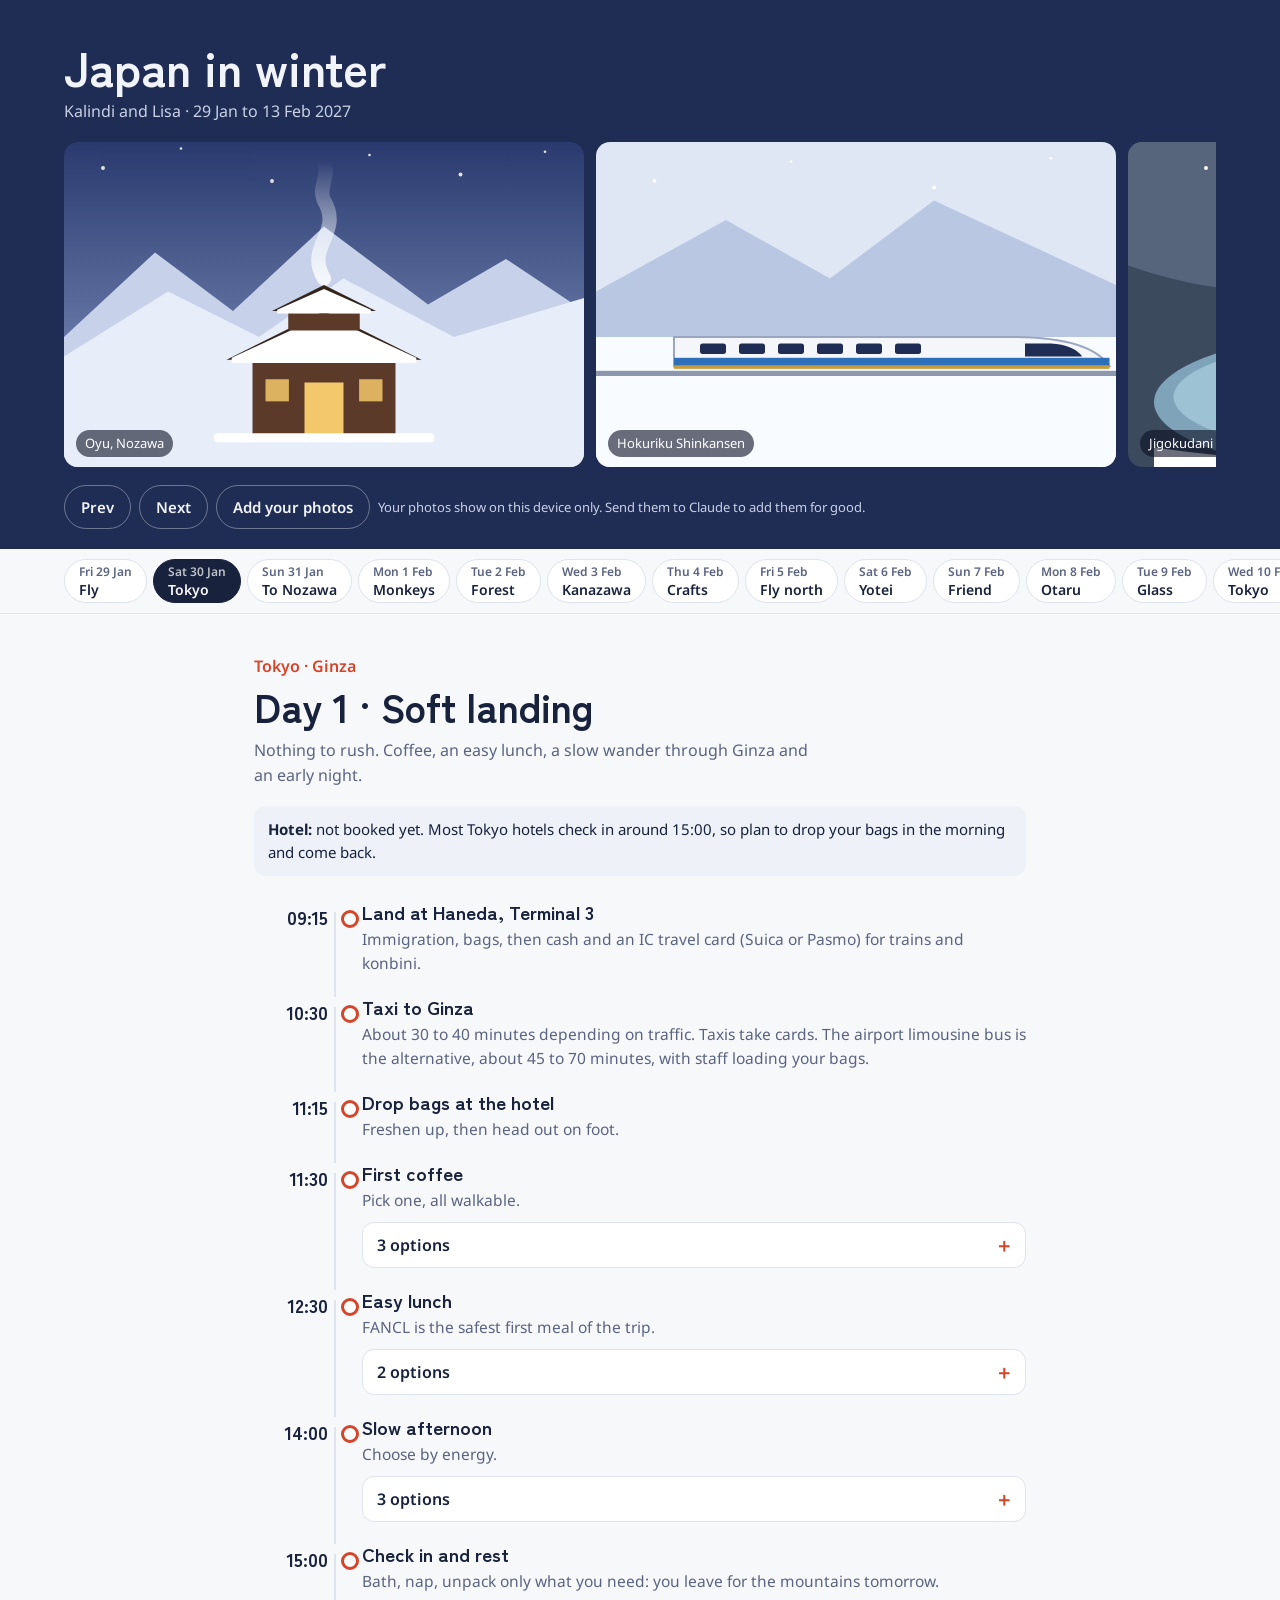
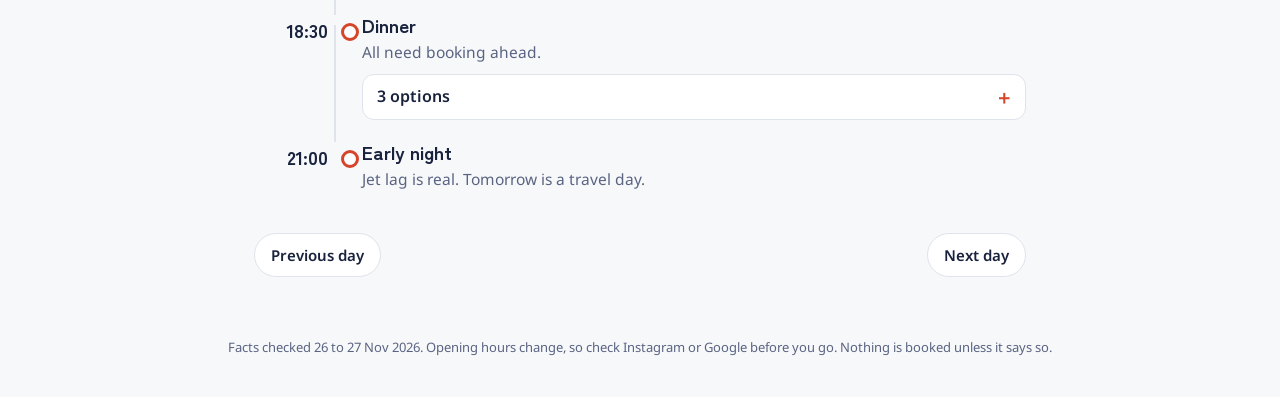
==== index.html @ f6552899 "Initial site: single-page winter trip folder Seeds the repo with the existing index.html (a ryokan-w" ====
<!DOCTYPE html>
<html lang="en">
<head>
<meta charset="utf-8">
<meta name="viewport" content="width=device-width, initial-scale=1">
<title>Japan Winter Guide</title>
<link rel="preconnect" href="https://fonts.googleapis.com">
<link href="https://fonts.googleapis.com/css2?family=Zen+Kaku+Gothic+New:wght@500;700&family=Noto+Sans:wght@400;600&display=swap" rel="stylesheet">
<style>
/*
VOICE: calm, warm, a friend's travel folder, not a sales brochure.
IDEA: a ryokan welcome folder: one card per day, with an inked timeline and tucked-in option slips.
PICTURE: hand-drawn winter scenes (bathhouse steam, train in snow, monkeys in a pool) in a swipeable gallery.
COLOUR and TYPE: aizome indigo with snow white and one vermilion accent; Zen Kaku Gothic New headings, Noto Sans body.
LAYOUT: gallery on top, sticky day tabs, one day at a time, timeline with large hanging times.
*/
:root{color-scheme:light dark;
--bg:light-dark(#f7f8fa,#0f1424);--card:light-dark(#ffffff,#171e33);--ink:light-dark(#18223d,#e9ecf5);
--soft:light-dark(#5a6482,#a7afc6);--line:light-dark(#dfe3ec,#2a3350);--indigo:light-dark(#1f2d55,#2b3c70);
--ver:light-dark(#d4452a,#ff7a5c);--chip:light-dark(#eef1f7,#222a44);--ok:light-dark(#1d6b4f,#7fd6ac)}
:root[data-theme=light]{color-scheme:light}:root[data-theme=dark]{color-scheme:dark}
*{box-sizing:border-box;min-width:0}
body{margin:0;background:var(--bg);color:var(--ink);font:16px/1.55 "Noto Sans",system-ui,sans-serif;overflow-x:clip}
h1,h2,h3{font-family:"Zen Kaku Gothic New",system-ui,sans-serif;line-height:1.1;text-wrap:balance;margin:0}
a{color:var(--ver)}
.top{background:var(--indigo);color:#f2f4fb;padding:clamp(20px,4vw,40px) max(5vw,16px) 0}
.top h1{font-size:clamp(32px,6vw,48px)}
.top p{margin:6px 0 18px;color:#c9d0e6}
.gal{display:flex;gap:12px;overflow-x:auto;scroll-snap-type:x mandatory;padding-bottom:18px;scrollbar-width:thin}
.gal figure{flex:0 0 min(86%,520px);margin:0;scroll-snap-align:start;border-radius:14px;overflow:hidden;background:#101a38;position:relative}
.gal svg,.gal img{display:block;width:100%;aspect-ratio:16/10;object-fit:cover}
.gal figcaption{position:absolute;left:12px;bottom:10px;font-size:13px;color:#fff;background:rgba(10,16,36,.6);padding:3px 9px;border-radius:20px}
.galbar{display:flex;gap:8px;align-items:center;padding-bottom:20px;flex-wrap:wrap}
.btn{min-height:44px;padding:0 16px;border-radius:22px;border:1px solid rgba(255,255,255,.35);background:transparent;color:inherit;font:600 15px "Noto Sans",sans-serif;cursor:pointer}
.btn:focus-visible,.tab:focus-visible,summary:focus-visible,input:focus-visible{outline:3px solid var(--ver);outline-offset:2px}
label.btn{display:inline-flex;align-items:center}
.galbar small{color:#c9d0e6;font-size:13px}
nav{position:sticky;top:0;z-index:5;background:var(--bg);border-bottom:1px solid var(--line)}
.tabs{display:flex;gap:6px;overflow-x:auto;padding:10px max(5vw,16px)}
.tab{flex:none;min-height:44px;padding:0 14px;border-radius:22px;border:1px solid var(--line);background:var(--card);color:var(--ink);font:600 14px "Noto Sans",sans-serif;cursor:pointer;text-align:left}
.tab b{display:block;font-size:12px;color:var(--soft);font-weight:600}
.tab[aria-selected=true]{background:var(--ink);color:var(--bg);border-color:var(--ink)}
.tab[aria-selected=true] b{color:inherit;opacity:.75}
main{max-width:900px;margin:0 auto;padding:clamp(20px,4vw,40px) max(5vw,16px) 60px}
.dayhead h2{font-size:clamp(28px,5vw,40px)}
.dayhead .where{color:var(--ver);font-weight:600;margin:0 0 6px}
.dayhead p.lede{color:var(--soft);margin:10px 0 0;max-width:62ch}
.note{background:var(--chip);border-radius:12px;padding:12px 14px;margin:18px 0;font-size:15px}
.note strong{color:var(--ink)}
ol.tl{list-style:none;margin:26px 0 0;padding:0}
.step{display:grid;grid-template-columns:4.6em minmax(0,1fr);gap:0 14px;position:relative;padding-bottom:22px}
.step::before{content:"";position:absolute;left:calc(4.6em + 6px);top:10px;bottom:0;width:2px;background:var(--line)}
.step:last-child::before{display:none}
.time{font:700 19px "Zen Kaku Gothic New",sans-serif;white-space:nowrap;text-align:right;padding-top:1px}
.body{position:relative;padding-left:20px}
.body::before{content:"";position:absolute;left:-1px;top:8px;width:12px;height:12px;border-radius:50%;background:var(--card);border:3px solid var(--ver)}
.step.done .body::before{background:var(--ok);border-color:var(--ok)}
.body h3{font-size:19px;display:flex;gap:10px;align-items:flex-start;justify-content:space-between}
.body p{margin:4px 0 0;color:var(--soft);font-size:15.5px}
.chk{flex:none;display:inline-flex;align-items:center;gap:6px;font:500 13px "Noto Sans",sans-serif;color:var(--soft);cursor:pointer;min-height:32px}
.chk input{width:20px;height:20px;accent-color:var(--ok)}
details.opts{margin-top:10px;background:var(--card);border:1px solid var(--line);border-radius:12px}
details.opts summary{cursor:pointer;list-style:none;min-height:44px;display:flex;align-items:center;justify-content:space-between;padding:0 14px;font-weight:600}
details.opts summary::-webkit-details-marker{display:none}
details.opts summary::after{content:"+";font-size:22px;color:var(--ver)}
details.opts[open] summary::after{content:"\2212"}
.opt{padding:12px 14px;border-top:1px solid var(--line)}
.opt h4{margin:0;font-size:16px}
.opt p{margin:3px 0 0;font-size:14.5px;color:var(--soft)}
.tags{display:flex;flex-wrap:wrap;gap:6px;margin-top:6px}
.tag{font-size:12.5px;padding:2px 9px;border-radius:20px;background:var(--chip);color:var(--ink);white-space:nowrap}
.tag.d{background:var(--ok);color:var(--card)}
.tag.b{background:var(--ver);color:#fff}
.links{margin-top:6px;font-size:14px;display:flex;gap:14px;flex-wrap:wrap}
.links a{min-height:32px;display:inline-flex;align-items:center}
.pager{display:flex;justify-content:space-between;gap:10px;margin-top:20px}
.pager .btn{border-color:var(--line);color:var(--ink);background:var(--card)}
footer{color:var(--soft);font-size:13px;text-align:center;padding:0 16px 40px}
.snow circle{animation:fall 9s linear infinite}
@keyframes fall{from{transform:translateY(-40px)}to{transform:translateY(460px)}}
@media(prefers-reduced-motion:reduce){.snow circle{animation:none}}
@media(max-width:600px){.step{grid-template-columns:3.6em minmax(0,1fr);gap:0 10px}.step::before{left:calc(3.6em + 4px)}.time{font-size:16px}.body h3{font-size:17px;flex-direction:column;gap:2px}}
</style>
</head>
<body>
<header class="top">
<h1>Japan in winter</h1>
<p>Kalindi and Lisa · 29 Jan to 13 Feb 2027</p>
<div class="gal" id="gal" tabindex="0" aria-label="Photo gallery">
<figure><svg viewBox="0 0 800 500" role="img" aria-label="Oyu bathhouse in Nozawa in the snow">
<defs><linearGradient id="sk" x1="0" y1="0" x2="0" y2="1"><stop offset="0" stop-color="#2a3a6e"/><stop offset="1" stop-color="#8a9cc8"/></linearGradient>
<linearGradient id="st" x1="0" y1="1" x2="0" y2="0"><stop offset="0" stop-color="#fff" stop-opacity=".8"/><stop offset="1" stop-color="#fff" stop-opacity="0"/></linearGradient></defs>
<rect width="800" height="500" fill="url(#sk)"/>
<path d="M0 300 L140 170 L260 260 L400 130 L560 250 L680 180 L800 260 V500 H0Z" fill="#c7d2ea"/>
<path d="M0 330 L160 230 L300 300 L430 210 L600 300 L800 240 V500 H0Z" fill="#e8eef9"/>
<g transform="translate(250 220)">
<path d="M150 -10 C120 -60 180 -80 150 -130 C140 -150 160 -170 150 -190" stroke="url(#st)" stroke-width="22" fill="none" stroke-linecap="round"/>
<rect x="40" y="110" width="220" height="120" fill="#5b3a2a"/><rect x="40" y="110" width="220" height="10" fill="#3d261b"/>
<path d="M0 115 L150 40 L300 115Z" fill="#33241c"/><path d="M8 112 L150 46 L292 112 L292 120 L8 120Z" fill="#fff"/>
<path d="M70 40 L150 0 L230 40Z" fill="#33241c"/><path d="M78 38 L150 6 L222 38 L222 44 L78 44Z" fill="#fff"/>
<rect x="95" y="44" width="110" height="26" fill="#5b3a2a"/>
<rect x="120" y="150" width="60" height="80" fill="#f3c76b"/><rect x="60" y="145" width="36" height="34" fill="#f3c76b" opacity=".85"/><rect x="204" y="145" width="36" height="34" fill="#f3c76b" opacity=".85"/>
<rect x="-20" y="228" width="340" height="14" rx="7" fill="#fff"/></g>
<g class="snow" fill="#fff" opacity=".85"><circle cx="60" cy="40" r="3"/><circle cx="180" cy="10" r="2"/><circle cx="320" cy="60" r="3"/><circle cx="470" cy="20" r="2"/><circle cx="610" cy="50" r="3"/><circle cx="740" cy="15" r="2"/></g>
</svg><figcaption>Oyu, Nozawa</figcaption></figure>
<figure><svg viewBox="0 0 800 500" role="img" aria-label="Shinkansen crossing snowy fields">
<rect width="800" height="500" fill="#dfe7f5"/><path d="M0 230 L200 120 L360 210 L520 90 L800 220 V500 H0Z" fill="#b9c7e3"/>
<rect y="300" width="800" height="200" fill="#f8fbff"/><rect y="352" width="800" height="8" fill="#8d97ad"/>
<path d="M120 300 H640 Q760 300 790 345 H120Z" fill="#f4f6fa" stroke="#9aa6bf" stroke-width="3"/>
<rect x="120" y="332" width="670" height="12" fill="#2d6fb8"/><rect x="120" y="344" width="670" height="5" fill="#c79a3c"/>
<g fill="#1f2d55"><rect x="160" y="310" width="40" height="16" rx="4"/><rect x="220" y="310" width="40" height="16" rx="4"/><rect x="280" y="310" width="40" height="16" rx="4"/><rect x="340" y="310" width="40" height="16" rx="4"/><rect x="400" y="310" width="40" height="16" rx="4"/><rect x="460" y="310" width="40" height="16" rx="4"/><path d="M660 310 H700 Q735 312 748 330 H660Z"/></g>
<g class="snow" fill="#fff"><circle cx="90" cy="60" r="3"/><circle cx="300" cy="30" r="2"/><circle cx="520" cy="70" r="3"/><circle cx="700" cy="25" r="2"/></g>
</svg><figcaption>Hokuriku Shinkansen</figcaption></figure>
<figure><svg viewBox="0 0 800 500" role="img" aria-label="Snow monkey soaking in a steaming pool">
<rect width="800" height="500" fill="#3c4a5e"/><path d="M0 0 H800 V200 Q600 160 400 210 T0 190Z" fill="#56657c"/>
<ellipse cx="400" cy="400" rx="360" ry="110" fill="#7fa3b8"/><ellipse cx="400" cy="392" rx="330" ry="90" fill="#9cc2d4"/>
<path d="M260 320 C240 260 290 240 270 190 M520 330 C500 270 560 250 530 190" stroke="#fff" stroke-opacity=".35" stroke-width="26" fill="none" stroke-linecap="round"/>
<ellipse cx="400" cy="370" rx="95" ry="45" fill="#8a6b55"/>
<circle cx="400" cy="300" r="62" fill="#9a7a62"/><ellipse cx="400" cy="244" rx="74" ry="26" fill="#fff"/>
<ellipse cx="400" cy="312" rx="38" ry="34" fill="#e7a99a"/><circle cx="386" cy="304" r="5" fill="#2b1d16"/><circle cx="414" cy="304" r="5" fill="#2b1d16"/>
<path d="M392 326 Q400 331 408 326" stroke="#2b1d16" stroke-width="3" fill="none" stroke-linecap="round"/>
<circle cx="338" cy="300" r="12" fill="#e7a99a"/><circle cx="462" cy="300" r="12" fill="#e7a99a"/>
<path d="M40 470 Q400 520 760 470 V500 H40Z" fill="#fff"/>
<g class="snow" fill="#fff"><circle cx="120" cy="40" r="3"/><circle cx="340" cy="20" r="2"/><circle cx="580" cy="50" r="3"/><circle cx="720" cy="30" r="2"/></g>
</svg><figcaption>Jigokudani snow monkeys</figcaption></figure>
<figure><svg viewBox="0 0 800 500" role="img" aria-label="Ginza street at dusk">
<rect width="800" height="500" fill="#2b2f5a"/><rect y="300" width="800" height="200" fill="#1b1f3d"/>
<g fill="#3b4178"><rect x="20" y="120" width="140" height="200"/><rect x="180" y="60" width="120" height="260"/><rect x="320" y="140" width="150" height="180"/><rect x="490" y="80" width="130" height="240"/><rect x="640" y="130" width="140" height="190"/></g>
<g fill="#f3c76b"><rect x="40" y="150" width="20" height="14"/><rect x="80" y="190" width="20" height="14"/><rect x="200" y="100" width="20" height="14"/><rect x="250" y="160" width="20" height="14"/><rect x="350" y="180" width="20" height="14"/><rect x="420" y="220" width="20" height="14"/><rect x="510" y="120" width="20" height="14"/><rect x="570" y="200" width="20" height="14"/><rect x="670" y="170" width="20" height="14"/><rect x="720" y="230" width="20" height="14"/></g>
<rect x="244" y="30" width="12" height="40" fill="#d4452a"/><circle cx="250" cy="30" r="14" fill="#f3c76b"/>
<path d="M0 420 H800" stroke="#f3c76b" stroke-width="3" stroke-dasharray="30 24"/>
</svg><figcaption>Ginza at dusk</figcaption></figure>
<figure><svg viewBox="0 0 800 500" role="img" aria-label="Kanazawa teahouse lane in snow">
<rect width="800" height="500" fill="#e9edf5"/><rect y="390" width="800" height="110" fill="#fbfcff"/>
<g fill="#6b3b26"><rect x="0" y="170" width="250" height="220"/><rect x="550" y="170" width="250" height="220"/><rect x="290" y="210" width="220" height="180"/></g>
<g fill="#4a2818"><path d="M-10 175 L130 120 L260 175Z"/><path d="M540 175 L670 120 L810 175Z"/><path d="M280 215 L400 165 L520 215Z"/></g>
<g fill="#fff"><path d="M-10 172 L130 117 L260 172 L260 180 L-10 180Z"/><path d="M540 172 L670 117 L810 172 L810 180 L540 180Z"/><path d="M280 212 L400 162 L520 212 L520 220 L280 220Z"/></g>
<g stroke="#3a1f12" stroke-width="5"><path d="M20 220 V380 M40 220 V380 M60 220 V380 M80 220 V380 M100 220 V380 M120 220 V380 M140 220 V380 M160 220 V380 M180 220 V380 M200 220 V380 M220 220 V380"/><path d="M580 220 V380 M600 220 V380 M620 220 V380 M640 220 V380 M660 220 V380 M680 220 V380 M700 220 V380 M720 220 V380 M740 220 V380 M760 220 V380"/></g>
<g fill="#f3c76b"><rect x="370" y="270" width="60" height="120"/><ellipse cx="270" cy="250" rx="14" ry="20"/><ellipse cx="530" cy="250" rx="14" ry="20"/></g>
<g class="snow" fill="#9fb0d4"><circle cx="100" cy="40" r="3"/><circle cx="300" cy="20" r="2"/><circle cx="500" cy="60" r="3"/><circle cx="700" cy="30" r="2"/></g>
</svg><figcaption>Higashi Chaya, Kanazawa</figcaption></figure>
<figure><svg viewBox="0 0 800 500" role="img" aria-label="Mount Yotei above a frozen lake">
<rect width="800" height="500" fill="#bfd3ef"/><path d="M160 330 L400 90 L640 330Z" fill="#7d8fb4"/><path d="M330 160 L400 90 L470 160 L440 175 L400 150 L360 178Z" fill="#fff"/>
<path d="M0 340 Q200 300 400 330 T800 320 V500 H0Z" fill="#f3f7fd"/><ellipse cx="400" cy="400" rx="230" ry="42" fill="#dbe6f4"/>
<g fill="#2f4a3c"><path d="M60 340 L80 280 L100 340Z"/><path d="M100 345 L125 270 L150 345Z"/><path d="M660 338 L685 268 L710 338Z"/><path d="M710 342 L732 285 L754 342Z"/></g>
<g fill="#a9b8cf"><ellipse cx="150" cy="470" rx="10" ry="5"/><ellipse cx="190" cy="455" rx="10" ry="5"/><ellipse cx="230" cy="465" rx="10" ry="5"/><ellipse cx="270" cy="450" rx="10" ry="5"/><ellipse cx="310" cy="458" rx="10" ry="5"/></g>
<g class="snow" fill="#fff"><circle cx="80" cy="50" r="3"/><circle cx="260" cy="30" r="2"/><circle cx="560" cy="40" r="3"/><circle cx="730" cy="70" r="2"/></g>
</svg><figcaption>Mt Yotei, Niseko</figcaption></figure>
<figure><svg viewBox="0 0 800 500" role="img" aria-label="Otaru canal with snow lanterns at night">
<rect width="800" height="500" fill="#1a2244"/><g fill="#3b3550"><rect x="40" y="150" width="200" height="150"/><rect x="260" y="130" width="220" height="170"/><rect x="500" y="160" width="260" height="140"/></g>
<g fill="#2a2540"><path d="M30 155 L140 110 L250 155Z"/><path d="M250 135 L370 90 L490 135Z"/><path d="M490 165 L630 120 L770 165Z"/></g>
<g fill="#f3c76b" opacity=".9"><rect x="80" y="200" width="22" height="30"/><rect x="170" y="200" width="22" height="30"/><rect x="320" y="190" width="22" height="30"/><rect x="420" y="190" width="22" height="30"/><rect x="560" y="210" width="22" height="30"/><rect x="680" y="210" width="22" height="30"/></g>
<rect y="300" width="800" height="40" fill="#f3f6fc"/><rect y="340" width="800" height="160" fill="#243565"/>
<g fill="#fff"><path d="M60 300 Q75 270 90 300Z"/><path d="M180 300 Q195 270 210 300Z"/><path d="M300 300 Q315 270 330 300Z"/><path d="M420 300 Q435 270 450 300Z"/><path d="M540 300 Q555 270 570 300Z"/><path d="M660 300 Q675 270 690 300Z"/></g>
<g fill="#ffd27a"><circle cx="75" cy="292" r="5"/><circle cx="195" cy="292" r="5"/><circle cx="315" cy="292" r="5"/><circle cx="435" cy="292" r="5"/><circle cx="555" cy="292" r="5"/><circle cx="675" cy="292" r="5"/><circle cx="150" cy="390" r="6"/><circle cx="290" cy="420" r="6"/><circle cx="450" cy="380" r="6"/><circle cx="600" cy="430" r="6"/><circle cx="720" cy="395" r="6"/></g>
<g fill="#ffd27a" opacity=".25"><circle cx="150" cy="390" r="16"/><circle cx="290" cy="420" r="16"/><circle cx="450" cy="380" r="16"/><circle cx="600" cy="430" r="16"/><circle cx="720" cy="395" r="16"/></g>
<g class="snow" fill="#fff" opacity=".8"><circle cx="100" cy="40" r="3"/><circle cx="340" cy="20" r="2"/><circle cx="560" cy="50" r="3"/><circle cx="740" cy="25" r="2"/></g>
</svg><figcaption>Snow Light Path, Otaru</figcaption></figure>
</div>
<div class="galbar">
<button class="btn" type="button" id="prev" aria-label="Previous photo">Prev</button>
<button class="btn" type="button" id="next" aria-label="Next photo">Next</button>
<label class="btn" for="up">Add your photos</label><input id="up" type="file" accept="image/*" multiple hidden>
<small>Your photos show on this device only. Send them to Claude to add them for good.</small>
</div>
</header>
<nav><div class="tabs" id="tabs" role="tablist" aria-label="Days"></div></nav>
<main id="day" aria-live="polite"></main>
<footer>Facts checked 26 to 27 Nov 2026. Opening hours change, so check Instagram or Google before you go. Nothing is booked unless it says so.</footer>
<script>
{
const T={d:["Celiac: dedicated","d"],c:["Celiac: careful","c"],a:["Celiac: ask","c"],b:["Both of you","b"],v:["Vegetarian",""],x:["Not for Lisa",""],k:["Coffee",""]};
const map=q=>"https://www.google.com/maps/search/?api=1&query="+encodeURIComponent(q);
const DAYS=[
{id:"day-0",tab:"Fri 29 Jan",short:"Fly",where:"Geneva to Tokyo",title:"Day 0 · Up and away",lede:"Two Lufthansa flights, business class, landing at Haneda the next morning.",
note:"<strong>Before you go:</strong> online check-in opens 23 hours before departure. Japan needs Advance Passenger Information, so fill it in at check-in. Ask Lufthansa for a gluten-free meal for Lisa and a vegetarian meal for Kalindi in Manage booking, and pack safe snacks in case.",
steps:[
{t:"09:25",h:"LH2383 Geneva to Munich",p:"Geneva T1, lands Munich T2 at 10:35. 2h 20m to connect."},
{t:"12:55",h:"LH714 Munich to Tokyo Haneda",p:"Munich T2 to Haneda T3, arriving Sat 30 Jan at 09:15. Sleep as much as you can."},
]},
{id:"day-1",tab:"Sat 30 Jan",short:"Tokyo",where:"Tokyo · Ginza",title:"Day 1 · Soft landing",lede:"Nothing to rush. Coffee, an easy lunch, a slow wander through Ginza and an early night.",
note:"<strong>Hotel:</strong> not booked yet. Most Tokyo hotels check in around 15:00, so plan to drop your bags in the morning and come back.",
steps:[
{t:"09:15",h:"Land at Haneda, Terminal 3",p:"Immigration, bags, then cash and an IC travel card (Suica or Pasmo) for trains and konbini."},
{t:"10:30",h:"Taxi to Ginza",p:"About 30 to 40 minutes depending on traffic. Taxis take cards. The airport limousine bus is the alternative, about 45 to 70 minutes, with staff loading your bags."},
{t:"11:15",h:"Drop bags at the hotel",p:"Freshen up, then head out on foot."},
{t:"11:30",h:"First coffee",p:"Pick one, all walkable.",opts:[
{n:"Bongen Coffee",d:"Specialty, highly rated, in the backstreets toward Tsukiji.",tags:["k"],q:"Bongen Coffee Ginza"},
{n:"Geshary Coffee",d:"Serves only Gesha beans. A short walk away in Hibiya.",tags:["k"],q:"Geshary Coffee Hibiya"},
{n:"METoA Cafe & Kitchen",d:"Australian-style specialty cafe in Ginza.",tags:["k"],q:"METoA Cafe Kitchen Ginza"}]},
{t:"12:30",h:"Easy lunch",p:"FANCL is the safest first meal of the trip.",opts:[
{n:"FANCL Brown Rice Meals",d:"Whole kitchen gluten-free. Weekday lunch has a vegan plate set. 1 min from Ginza Station exit A4. Lunch 11:30 to 16:00.",tags:["d","b"],q:"FANCL Ginza Square"},
{n:"Soranoiro Nippon",d:"Gluten-free shio ramen with brown rice noodles, and vegan ramen. Tokyo Station Ramen Street, about 1 km. Expect a queue.",tags:["c","b"],q:"Soranoiro Nippon Tokyo Station"}]},
{t:"14:00",h:"Slow afternoon",p:"Choose by energy.",opts:[
{n:"Washi papermaking at Ozu Washi",d:"Tokyo's washi house since 1653, in Nihonbashi. About 45 minutes, you take your sheet home the same day. Book ahead.",tags:[],q:"Ozu Washi Nihonbashi",u:"https://www.gotokyo.org/en/workshop/sd037/index.html"},
{n:"Ginza wander",d:"Stationery, paper and craft shops for a first look, ahead of your shopping days at the end of the trip.",tags:[],q:"Ginza stationery shop"},
{n:"Shimokitazawa Tengu Festival",d:"Setsubun parade. The 2027 dates aren't confirmed yet, so check before going.",tags:[],q:"Shimokitazawa"}]},
{t:"15:00",h:"Check in and rest",p:"Bath, nap, unpack only what you need: you leave for the mountains tomorrow."},
{t:"18:30",h:"Dinner",p:"All need booking ahead.",opts:[
{n:"Ain Soph Ginza",d:"Plant-based Japanese with gluten-free dishes. Dinner from 18:00 is the menu reviewers rate highest. Some cross-contact risk noted.",tags:["c","b"],q:"Ain Soph Ginza"},
{n:"Gluten Free Kushiage Su",d:"Whole kitchen gluten-free. Six-seat counter, seasonal fried skewers, everyone starts at 19:00. Book via TableCheck. Seafood-heavy, vegetarian not confirmed.",tags:["d","x"],q:"Gluten Free Kushiage Su Ginza"},
{n:"Faro",d:"Fine dining with a vegan tasting menu that needs an advance reservation. Kalindi's special dinner.",tags:["v"],q:"Faro Shiseido Building Ginza",u:"https://guide.michelin.com/rs/en/tokyo-region/tokyo/restaurant/faro-1194154"}]},
{t:"21:00",h:"Early night",p:"Jet lag is real. Tomorrow is a travel day."}]},
{id:"day-2",tab:"Sun 31 Jan",short:"To Nozawa",where:"Tokyo to Nozawa Onsen",title:"Day 2 · Into the snow",lede:"One bullet train and one bus take you from Ginza to a hot spring village under a ski mountain.",
note:"<strong>Food on the move:</strong> train food is a gluten risk for Lisa. Pack her snacks from Tokyo. Konbini backup: plain salted salmon or umeboshi onigiri, after reading the whole label.",
steps:[
{t:"08:00",h:"Coffee and checkout",p:"Grab coffee near the hotel, then a short taxi to Tokyo Station (about 1 km)."},
{t:"09:00",h:"Hokuriku Shinkansen to Iiyama",p:"100 to 120 minutes, about one train an hour. Reserve seats. Watch the fields turn white after Nagano."},
{t:"11:00",h:"Nozawa Onsen Liner bus",p:"From Iiyama's Chikuma river exit, bus stop 4. Tickets from the machine by the stop. About 25 minutes, every 1 to 2 hours. Take the Liner, not the slower local bus with no luggage space. Buses get crowded with skiers, so a taxi or Uber is the fallback."},
{t:"12:00",h:"Arrive, drop bags",p:"Everything in the village is walkable from the bus terminal."},
{t:"12:30",h:"Coffee and lunch",p:"Get your bearings over food.",opts:[
{n:"Shizen",d:"Mostly vegan cafe and yoga space. Gluten-free options change daily.",tags:["a","b"],q:"Shizen Collective Nozawa Onsen"},
{n:"Tanuki cafe",d:"Hand-drip coffee with its own blend, just down from Oyu.",tags:["k"],q:"Tanuki cafe Nozawa Onsen"},
{n:"Nappa Cafe",d:"Locals' favourite for coffee, served in real cups, plus cakes.",tags:["k"],q:"Nappa Cafe Nozawa Onsen"}]},
{t:"14:00",h:"Walk the village",p:"Narrow lanes, canals and steam. Stop at Ogama, the boiling spring near 100°C where villagers cook eggs and vegetables. Only villagers cook there, but shops next to it sell onsen eggs."},
{t:"16:00",h:"First bath: Oyu",p:"The largest bathhouse, a wooden building in the centre. Free, open 06:00 to 23:00 in winter. The water is very hot: ease in, and ask before cooling it with cold water. The baths are kept by neighbourhood groups, so treat them like someone's home."},
{t:"18:30",h:"Dinner in the village",p:"Restaurants are small: book ahead and keep the booking.",opts:[
{n:"Village restaurant guide",d:"Filter for gluten-free, vegetarian and vegan.",tags:[],q:"Nozawa Onsen restaurants",u:"https://nozawahospitality.com/bars-restaurants"},
{n:"Pots Bar & Kitchen",d:"Gluten-free items marked on the menu. Reviewers rated cross-contact care only somewhat, so Lisa should still ask.",tags:["a"],q:"Pots Bar Kitchen Nozawa Onsen"}]}]},
{id:"day-3",tab:"Mon 1 Feb",short:"Monkeys",where:"Nozawa · Jigokudani",title:"Day 3 · Snow monkeys",lede:"A morning or day out to the macaques in their steaming pool, then baths and dinner back in Nozawa.",
note:"<strong>Book first:</strong> the monkey park uses timed-entry tickets booked online for winter 2026-27. The direct bus runs once a day each way, so its return time sets your time at the park. Its 2026-27 times aren't published yet.",
steps:[
{t:"AM",h:"Choose how to go",p:"Two ways from Nozawa.",opts:[
{n:"Direct winter bus",d:"Once a day each way, via Iiyama. Board at Nozawa Grand Hotel or the Chuo bus terminal. No reservation needed. Half a day.",tags:[],q:"Nozawa Onsen Chuo bus terminal",u:"https://www.snowmonkeyresorts.com/access/from-nozawa-how-to-get-to-snow-monkey/"},
{n:"Group day tour",d:"Monkeys, Zenko-ji temple and sake, meeting 09:00 at the Chuo bus terminal. A full day. The set lunch is a gluten risk: ask before booking, or bring Lisa's food.",tags:[],q:"Nozawa Onsen Chuo bus terminal",u:"https://www.snowmonkeyresorts.com/?p=1227"}]},
{t:"",h:"Forest walk to the park",p:"About 30 minutes on a wide, icy path through tall cedars. Wear microspikes or rent crampons at the trailhead."},
{t:"",h:"The monkeys",p:"Stand back, no food, no touching, no staring them down. Enza Cafe at the trailhead has good coffee; its food isn't checked for Lisa, so bring hers."},
{t:"PM",h:"Back in Nozawa",p:"Warm up with coffee, then a bath crawl: collect stamps at the checkpoints in front of each of the 13 bathhouses."},
{t:"18:30",h:"Dinner",p:"Same village guide as last night. Try somewhere new."}]},
{id:"day-4",tab:"Tue 2 Feb",short:"Forest",where:"Nozawa Onsen",title:"Day 4 · Beech forest",lede:"Lisa skis, Kalindi snowshoes through old beech and cedar. Meet up for the baths.",
note:"<strong>Vine baskets:</strong> Nozawa's own craft is weaving akebi vine, softened in the Ogama spring. Ask your inn or the tourist information centre to book a session.",
steps:[
{t:"08:00",h:"Coffee and breakfast",p:"Fuel up before the mountain.",opts:[
{n:"Shizen",d:"Mostly vegan, gluten-free options that change daily.",tags:["a","b"],q:"Shizen Collective Nozawa Onsen"},
{n:"Tanuki cafe",d:"Hand-drip coffee and breakfast, just down from Oyu.",tags:["k"],q:"Tanuki cafe Nozawa Onsen"}]},
{t:"10:00",h:"Snowshoe in the beech forest",p:"Pick one.",opts:[
{n:"Resort's guided beech forest walk",d:"From late January. Gondola and chairlift up, then a walk through primeval beech towards Lake Sutaka.",tags:[],q:"Nozawa Onsen Hikage gondola",u:"https://en.nozawaski.com/the-mountain/snow-activities/snowshoeing"},
{n:"Forest therapy walk at Hokuryu Lake",d:"A slow, guided walk around a heart-shaped lake, about 3 hours from 09:00.",tags:[],q:"Hokuryu Lake Iiyama",u:"https://en.activityjapan.com/publish/plan/39642"},
{n:"On your own",d:"Rent snowshoes for the virgin beech forest by the Uenotaira slope.",tags:[],q:"Nagasaka Gondola Nozawa Onsen",u:"https://en.nozawaski.com/the-mountain/snow-activities/snowshoeing"}]},
{t:"14:00",h:"Vine basket weaving",p:"About 2 hours to make a basket. Book through your inn.",opts:[
{n:"Nozawa Hospitality craft workshop",d:"For guests of their properties, booked through the concierge.",tags:[],q:"Nozawa Onsen",u:"https://nozawahospitality.com/workshops-tours-experiences-events/basket-weaving"},
{n:"Matsuya ryokan",d:"Vine craft for guests, about 2 hours.",tags:[],q:"Matsuya Nozawa Onsen",u:"https://hpdsp.jp/matsuya/en/stay"}]},
{t:"17:00",h:"Bath crawl, round two",p:"Pick up the stamps you missed yesterday."},
{t:"19:00",h:"Last dinner in Nozawa",p:"Book ahead.",opts:[
{n:"Village restaurant guide",d:"Filter for gluten-free, vegetarian and vegan.",tags:[],q:"Nozawa Onsen restaurants",u:"https://nozawahospitality.com/bars-restaurants"}]}]},
{id:"day-5",tab:"Wed 3 Feb",short:"Kanazawa",where:"Nozawa to Kanazawa",title:"Day 5 · Snow paper, then teahouses",lede:"Make paper bleached on snow in Iiyama, ride the shinkansen to Kanazawa, and arrive for Setsubun.",
note:"<strong>Setsubun:</strong> 3 February is the bean-throwing festival that marks the end of winter. Kanazawa's Utasu Shrine is next to the Higashi Chaya teahouse district.",
steps:[
{t:"09:00",h:"Liner bus to Iiyama",p:"About 25 minutes. Leave your bags in a station locker."},
{t:"09:45",h:"Uchiyama washi at the Iiyama paper studio",p:"Paper made here for 350 years, bleached on snow. About 10 minutes' walk from the station. Make postcards or bookmarks, 10 to 20 minutes plus drying. Simple English. Closing days are irregular, so book through the Iiyama tourism bureau.",opts:[
{n:"Iiyama Handicraft Paper Studio",d:"Uchiyama-gami, a nationally designated traditional craft.",tags:[],q:"Iiyama Handicraft Paper Studio",u:"https://www.iiyama-ouendan.net/en/?p=1498"}]},
{t:"11:30",h:"Shinkansen Iiyama to Kanazawa",p:"Direct Hakutaka, about 1h15. Trains roughly every hour."},
{t:"13:00",h:"Drop bags, coffee",p:"Stay central, between Korinbo, Omicho and Higashi Chaya.",opts:[
{n:"Nonstop Coffee Stand & Roastery",d:"Tiny stand near Higashi Chaya. Hand drip served in wine glasses.",tags:["k"],q:"Nonstop Coffee Stand Kanazawa"},
{n:"Cafe Tamon",d:"Rice-flour pancakes reported safe for celiacs, in the teahouse district.",tags:["c"],q:"Cafe Tamon Kanazawa"}]},
{t:"16:00",h:"Setsubun at Utasu Shrine",p:"Bean throwing to chase away bad luck, right next to Higashi Chaya.",opts:[
{n:"Kanazawa February events",d:"Festival details and times.",tags:[],q:"Utasu Shrine Kanazawa",u:"https://www.magical-trip.com/media/kanazawa-events-february-2026-winter-illuminations-traditional-festivals-geiko-shows-art-exhibitions/"}]},
{t:"17:30",h:"Higashi Chaya at dusk",p:"Lanterns on, wooden lattices, snow on the eaves."},
{t:"19:00",h:"Dinner",p:"The strongest food stop of the trip. Book both.",opts:[
{n:"Love For All",d:"Dedicated gluten-free, almost all vegetarian and vegan. Probably your best shared dinner of the trip. Hours can change, check Instagram.",tags:["d","b"],q:"Love For All Kanazawa",u:"https://www.atly.com/gluten-free/location/LoveForAll"},
{n:"Aashirwad",d:"Indian. Trained staff, low cross-contact risk on Atly, big vegetarian menu. Reserve.",tags:["c","b"],q:"Aashirwad Kanazawa",u:"https://www.atly.com/gluten-free/location/Aashirwad"}]}]},
{id:"day-6",tab:"Thu 4 Feb",short:"Crafts",where:"Kanazawa",title:"Day 6 · Gold, gardens and tea",lede:"Kenroku-en in its winter rope cones, tea in a garden teahouse, and an afternoon with your hands in a craft.",
note:"<strong>One gold craft:</strong> gold leaf and kintsugi both use gold. Pick one for today.",
steps:[
{t:"08:30",h:"Coffee",p:"Kanazawa's best roasters.",opts:[
{n:"Townsfolk Coffee",d:"Light roasts by a barista trained in Denmark, near Omicho Market. Top pick.",tags:["k"],q:"Townsfolk Coffee Kanazawa"},
{n:"Kanazawaya Coffee Head Office",d:"Roastery just outside the castle's north gate.",tags:["k"],q:"Kanazawaya Coffee Shop Head Office"}]},
{t:"09:30",h:"Kenroku-en and tea",p:"The pines are tied up with yukitsuri ropes against the snow. Stop for tea in a garden teahouse.",opts:[
{n:"Kanazawa in winter",d:"Garden, castle and winter sights.",tags:[],q:"Kenrokuen",u:"https://visitkanazawa.jp/en/feature/detail_238.html"}]},
{t:"12:30",h:"Lunch",p:"Both safe for Lisa.",opts:[
{n:"Shirom Creperie",d:"100% gluten-free galettes and crepes. Small, owner-run.",tags:["d"],q:"Shirom Creperie Kanazawa",u:"https://www.glutoapp.com/en/place/37789/shirom-creperie"},
{n:"Cafe Tamon",d:"Rice-flour pancakes, in the teahouse district.",tags:["c"],q:"Cafe Tamon Kanazawa"}]},
{t:"14:00",h:"Craft afternoon",p:"Pick one.",opts:[
{n:"Gold leaf at Hakuza",d:"With a master artisan. Kanazawa makes almost all of Japan's gold leaf.",tags:[],q:"Hakuza Kanazawa",u:"https://visitkanazawa.jp/en/activities/detail_2384.html"},
{n:"Gold leaf at Higashi Chaya, with matcha",d:"In the teahouse district.",tags:[],q:"Higashi Chaya Kanazawa",u:"https://visitkanazawa.jp/en/activities/detail_1691.html"},
{n:"Kintsugi with Rin Kiyose",d:"Fourth generation of a Kaga maki-e lacquer family. Private, about 75 minutes, English.",tags:[],q:"IN KANAZAWA HOUSE",u:"https://www.japan.travel/en/experiences-in-japan/5956/"},
{n:"Wagashi making",d:"Near Kenroku-en. Check the sweets are wheat-free before Lisa eats them.",tags:[],q:"Kenrokuen",u:"https://visitkanazawa.jp/en/activities/detail_822.html"},
{n:"Mizuhiki cord knots",d:"At Tsuda Mizuhiki Orikata, where the craft started.",tags:[],q:"Tsuda Mizuhiki Orikata",u:"https://visitkanazawa.jp/en/trip-ideas/detail_403.html"}]},
{t:"19:00",h:"Dinner",p:"Book ahead.",opts:[
{n:"Kanazawa Temakizushi Coil",d:"Build-your-own hand rolls with gluten-free soy sauce. Swap out the wheat tempura and check sauces.",tags:["a","b"],q:"Kanazawa Temakizushi Coil"},
{n:"Osushi to Genshiyaki Nakamura",d:"Izakaya that cooks with gluten-free in mind, near the station. Thursday works, it closes Wednesdays.",tags:["a"],q:"Osushi to Genshiyaki Nakamura Kanazawa"},
{n:"Takano",d:"Macrobiotic vegan Japanese with vegetables from its own farm. A bit outside the centre.",tags:["v"],q:"Takano Kanazawa macrobiotic"}]}]},
{id:"day-7",tab:"Fri 5 Feb",short:"Fly north",where:"Kanazawa to Niseko",title:"Day 7 · Up to Hokkaido",lede:"Bus, plane and ski bus to Hirafu, arriving in late afternoon at the foot of Mt Yotei.",
note:"<strong>Food warning:</strong> Niseko is the hardest stop for celiac. Book Lisa's dinners ahead. The Resort Liner bus needs a reservation.",
steps:[
{t:"09:00",h:"Bus to Komatsu Airport",p:"Limousine bus from Kanazawa Station West Gate, stop 3. About 40 minutes."},
{t:"11:20",h:"ANA NH1173 Komatsu to New Chitose",p:"Lands 12:50. Backup: NH1175 at 14:20, landing 15:50."},
{t:"13:50",h:"Hokkaido Resort Liner to Hirafu",p:"From the domestic terminal, arriving at Hirafu Welcome Center 16:45. If the flight is late, the 15:50 bus arrives 18:45. With the backup flight, take the 17:50 bus, arriving 20:45."},
{t:"17:00",h:"Check in, settle",p:"Stay in lower Hirafu near the intersection to keep dinner walkable."},
{t:"19:00",h:"Dinner",p:"Book ahead.",opts:[
{n:"The Barn by Odin",d:"French bistro with Hokkaido produce. Trained staff; celiacs report the chef fried potatoes separately. Lisa's best everyday dinner in Hirafu.",tags:["c"],q:"The Barn by Odin Niseko"},
{n:"Taj Mahal Hirafu",d:"Indian, listed gluten-free, vegetarian and vegan. Winter hours not confirmed yet.",tags:["a","b"],q:"Taj Mahal Hirafu"},
{n:"Kougetsu",d:"Izakaya with clearly marked vegan dishes. Bookings fill months ahead.",tags:["v"],q:"Kougetsu Niseko"}]}]},
{id:"day-8",tab:"Sat 6 Feb",short:"Yotei",where:"Niseko · Hirafu",title:"Day 8 · Frozen lake under Mt Yotei",lede:"Kalindi snowshoes to Hangetsu Lake, Lisa takes the powder.",
note:"<strong>Night option:</strong> guided night snowshoe tours also run in Niseko, if you want the forest by headlamp.",
steps:[
{t:"07:30",h:"Coffee",p:"Pick one.",opts:[
{n:"Mountain Kiosk Coffee",d:"Hirafu Welcome Centre, opens 07:00, beans by Takano Coffee.",tags:["k"],q:"Hirafu Welcome Center"},
{n:"% Arabica Niseko",d:"Kyoto specialty brand, reviewers' favourite on the mountain. Closed Wednesdays.",tags:["k"],q:"% Arabica Niseko Hirafu"},
{n:"Green Farm Deli Cafe",d:"In-house roaster, some of the best coffee in town. 08:00 to 17:00.",tags:["k"],q:"Green Farm Deli Cafe Niseko"}]},
{t:"09:00",h:"Snowshoe to Hangetsu Lake",p:"Guided, at the foot of Mt Yotei.",opts:[
{n:"Private half day",d:"Small, at your pace.",tags:[],q:"Hangetsu Lake Niseko",u:"https://en.activityjapan.com/publish/plan/29198"},
{n:"Niseko Village / NAC",d:"Guided snowshoe tours.",tags:[],q:"Niseko Village",u:"https://www.niseko-village.com/en/guided-snowshoe-tours.html"}]},
{t:"13:00",h:"Lunch",p:"Lisa's options are thin here.",opts:[
{n:"Carrotsticks & Cravings",d:"Winter pop-up at The Vale with gluten-free and dairy-free options. No celiac reports yet.",tags:["a"],q:"The Vale Niseko"},
{n:"Green Farm Deli Cafe",d:"Mushroom toast, falafel, vegan burger. Don't rely on it for Lisa.",tags:["v"],q:"Green Farm Deli Cafe Niseko"}]},
{t:"16:00",h:"Onsen",p:"Soak tired legs."},
{t:"19:00",h:"Dinner",p:"Book ahead.",opts:[
{n:"Sushiya no Saito Niseko",d:"Gluten-free, vegan and vegetarian courses. Open from 15 December.",tags:["a","b"],q:"Sushiya no Saito Niseko",u:"https://www.tablecheck.com/en/sushisaito-niseko"},
{n:"The Barn by Odin",d:"If last night worked, go back.",tags:["c"],q:"The Barn by Odin Niseko"}]}]},
{id:"day-9",tab:"Sun 7 Feb",short:"Friend",where:"Niseko · Hirafu",title:"Day 9 · A slow day with your friend",lede:"No plan until dinner. Ski, soak, read, wander.",
note:"<strong>Friend dinner:</strong> agree the night with your friend. Sushiya no Saito works for both of you.",
steps:[
{t:"Morning",h:"Free",p:"Lisa skis, Kalindi chooses: an onsen, a walk, or coffee and a book."},
{t:"Midday",h:"Lunch outside Hirafu",p:"Worth the drive for Lisa.",opts:[
{n:"Miracle Yukiya",d:"Its owners describe a fully wheat-free and dairy-free kitchen with its own rice noodles. Near JR Niseko Station. Book dining ahead.",tags:["d","b"],q:"Miracle Yukiya Niseko",u:"https://nisekofood.jp/"}]},
{t:"Afternoon",h:"Onsen",p:"Long soak before dinner."},
{t:"19:00",h:"Dinner with your friend",p:"Book ahead.",opts:[
{n:"Sushiya no Saito Niseko",d:"Gluten-free, vegan and vegetarian courses.",tags:["a","b"],q:"Sushiya no Saito Niseko",u:"https://www.tablecheck.com/en/sushisaito-niseko"},
{n:"Taj Mahal Hirafu",d:"Casual, listed gluten-free and vegetarian.",tags:["a","b"],q:"Taj Mahal Hirafu"}]}]},
{id:"day-10",tab:"Mon 8 Feb",short:"Otaru",where:"Niseko to Otaru",title:"Day 10 · Canal of candles",lede:"A slow local train to a port town lit by thousands of snow lanterns.",
note:"<strong>Taxis don't wait in Hirafu:</strong> book one in the GO, Uber or DiDi app, or ask if your lodging drops guests at Kutchan Station.",
steps:[
{t:"10:30",h:"Taxi to Kutchan Station",p:"About 20 minutes."},
{t:"11:00",h:"Coffee and a treat in Kutchan",p:"Near the station.",opts:[
{n:"Sprout",d:"Home-roasted coffee. Sells gluten-free vegan cookies.",tags:["k","a"],q:"Sprout coffee Kutchan"},
{n:"Fujii Sweets",d:"Rice-flour cakes and cookies. Not stated as fully gluten-free.",tags:["a"],q:"Okashi no Fujii Kutchan"}]},
{t:"11:50",h:"Local train Kutchan to Otaru",p:"About 70 minutes, roughly hourly. Other departures: 12:55, 14:09. Seats can't be reserved."},
{t:"13:30",h:"Check in near the station",p:"8 to 10 minutes' walk to the canal."},
{t:"17:00",h:"Otaru Snow Light Path",p:"6 to 13 February. Snow lanterns and floating candles along the canal and the old railway line.",opts:[
{n:"Festival guide",d:"Venues and lighting times.",tags:[],q:"Otaru Canal",u:"https://www.gltjp.com/en/article/item/21382/"}]},
{t:"19:00",h:"Dinner",p:"Monday is the only night that works here.",opts:[
{n:"Yabuhan",d:"Historic soba house with allergens and diets labelled. Ask whether the soba has wheat and about shared water. Closed Tue and Wed. Expect up to an hour's wait.",tags:["a","b"],q:"Yabuhan Otaru"}]}]},
{id:"day-11",tab:"Tue 9 Feb",short:"Glass",where:"Otaru",title:"Day 11 · Glass and lanterns",lede:"Make something in glass, then help light the canal.",
note:"<strong>Tuesday closures:</strong> The Glass Studio in Otaru and Yabuhan are closed today. Dinner is the weak spot: ask your hotel.",
steps:[
{t:"09:00",h:"Coffee",p:"Pick one.",opts:[
{n:"B3 Coffee Otaru",d:"Specialty coffee run by an Australian and his Japanese family. Top pick.",tags:["k"],q:"B3 Coffee Otaru"},
{n:"Coffee House Chaff",d:"Small, quality-focused cafe.",tags:["k"],q:"Coffee House Chaff Otaru"}]},
{t:"10:00",h:"Glass workshop",p:"Pick one.",opts:[
{n:"Glassblowing",d:"About 20 minutes. Your piece is ready 2 days later or shipped home.",tags:[],q:"Otaru glass workshop",u:"https://hoshinoresorts.com/en/guide/area/hokkaidotohoku/hokkaido/otaru/otaru-experience/"},
{n:"Sandblasting",d:"Design a pattern and frost it onto Otaru glass, near the canal. Take it with you.",tags:[],q:"Otaru canal craft shop",u:"https://www.veltra.com/a/195818"}]},
{t:"11:30",h:"Lunch",p:"Lisa's strongest Otaru meal.",opts:[
{n:"Otaru Hokushoan",d:"100% buckwheat soba and rice-flour tempura, in a historic building. Lunch Tue to Thu 11:00 to 14:00. Dashi uses bonito, so not for Kalindi. Ask about the fryer and water.",tags:["a"],q:"Otaru Hokushoan",u:"https://otaru-hokushoan.jp/"},
{n:"Kometowa",d:"Rice-flour sweets shop with a small cafe upstairs. A treat, not a meal.",tags:["d"],q:"Kometowa Otaru"}]},
{t:"15:00",h:"Make snow lanterns",p:"Join as on-the-day volunteers, then float candles on the canal.",opts:[
{n:"Snow Light Path",d:"Volunteer and festival info.",tags:[],q:"Otaru Canal",u:"https://www.japan.travel/en/spot/1853/"}]},
{t:"19:00",h:"Dinner",p:"Ask your hotel for a safe option for Lisa. cafe ku-pe is wheat-free but may be closed in winter: check its Instagram."}]},
{id:"day-12",tab:"Wed 10 Feb",short:"Tokyo",where:"Otaru to Tokyo",title:"Day 12 · Back to the city",lede:"Train to the airport, a short flight, and a quiet night in Ginza.",
note:"<strong>Hotel:</strong> same Ginza base as day 1, three nights.",
steps:[
{t:"Morning",h:"Train Otaru to New Chitose",p:"Then a flight to Haneda. Many flights a day."},
{t:"Afternoon",h:"Taxi to Ginza",p:"About 30 to 40 minutes. Check in, rest."},
{t:"19:00",h:"Easy dinner",p:"Close to the hotel.",opts:[
{n:"FANCL Brown Rice Meals",d:"Whole kitchen gluten-free. Weekday dinner 17:00 to 22:00, one daily vegan option.",tags:["d","b"],q:"FANCL Ginza Square"},
{n:"Ain Soph Ginza",d:"Plant-based Japanese with gluten-free dishes.",tags:["c","b"],q:"Ain Soph Ginza"}]}]},
{id:"day-13",tab:"Thu 11 Feb",short:"Plum",where:"Tokyo or Atami",title:"Day 13 · Plum blossoms",lede:"The first blossoms of the year. Decide in the morning, depending on energy.",
note:"<strong>National holiday:</strong> expect crowds. Stall food is for browsing, so plan a safe meal for Lisa separately.",
steps:[
{t:"Morning",h:"Choose your plum day",p:"Neither needs a hotel change.",opts:[
{n:"A: Atami Plum Garden",d:"Best blooms on 11 Feb, with early, mid and late varieties. Stalls, free amazake, a footbath. 08:30 to 16:00. About 2 hours round trip by shinkansen.",tags:[],q:"Atami Baien",u:"https://tokyocheapo.com/events/atami-plum-festival/"},
{n:"B: Yushima Tenjin",d:"Stalls, tea, plum wine tasting, shamisen, near Ueno. 2027 dates not confirmed yet.",tags:[],q:"Yushima Tenjin",u:"https://tokyocheapo.com/events/bunkyo-plum-blossom-festival/"},
{n:"B: Hanegi Park",d:"About 600 trees, music and stalls on weekends, 15 minutes from Shinjuku. 6 to 28 Feb 2027.",tags:[],q:"Hanegi Park",u:"https://tokyocheapo.com/entertainment/outdoors/plum-blossoms-in-tokyo/"}]},
{t:"Midday",h:"Lunch for Lisa",p:"Bring safe food for Atami, or eat in Tokyo.",opts:[
{n:"Soranoiro Nippon",d:"Gluten-free and vegan ramen at Tokyo Station. Handy on the way to or from Atami.",tags:["c","b"],q:"Soranoiro Nippon Tokyo Station"}]},
{t:"19:00",h:"Dinner",p:"Book ahead.",opts:[
{n:"Faro",d:"Kalindi's vegan tasting menu, if not done on day 1.",tags:["v"],q:"Faro Shiseido Building Ginza",u:"https://guide.michelin.com/rs/en/tokyo-region/tokyo/restaurant/faro-1194154"},
{n:"Ain Soph Ginza",d:"Plant-based Japanese.",tags:["c","b"],q:"Ain Soph Ginza"}]}]},
{id:"day-14",tab:"Fri 12 Feb",short:"Shop",where:"Tokyo",title:"Day 14 · Shops and one last craft",lede:"The shopping day, with an optional workshop to take one more handmade thing home.",
note:"<strong>Last-night treat:</strong> Gluten Free Kushiage Su is open Fridays. Book via TableCheck.",
steps:[
{t:"09:00",h:"Coffee",p:"One you haven't tried.",opts:[
{n:"Bongen Coffee",d:"Ginza backstreets.",tags:["k"],q:"Bongen Coffee Ginza"},
{n:"Geshary Coffee",d:"Gesha only, Hibiya.",tags:["k"],q:"Geshary Coffee Hibiya"}]},
{t:"10:00",h:"Shopping",p:"Your list. Ship heavy things home if needed."},
{t:"14:00",h:"Optional craft workshop",p:"Pick one, all in English.",opts:[
{n:"Edo kiriko glass cutting at Sokichi",d:"Asakusa, about 90 minutes. Tokyo's own craft.",tags:[],q:"Sokichi Asakusa",u:"https://www.veltra.com/en/a/127048"},
{n:"Sashiko at canoha",d:"Ogikubo, 2 hours. Leave with materials to keep stitching.",tags:[],q:"canoha Ogikubo",u:"https://www.kkday.com/en/product/558286"},
{n:"Kintsugi at mon cadeau",d:"Shibuya, take your piece home the same day.",tags:[],q:"mon cadeau Shibuya",u:"https://www.klook.com/activity/187250-kintsugi-workshop-class-in-shibuya"},
{n:"Woodblock print at Mokuhankan",d:"Asakusa, print your own.",tags:[],q:"Mokuhankan Asakusa",u:"https://en.japantravel.com/tokyo/mokuhankan-ukiyo-e-workshop/17941"}]},
{t:"19:00",h:"Last dinner",p:"Book ahead.",opts:[
{n:"Gluten Free Kushiage Su",d:"Whole kitchen gluten-free, six seats, starts 19:00. Seafood-heavy, vegetarian not confirmed.",tags:["d","x"],q:"Gluten Free Kushiage Su Ginza"},
{n:"Ain Soph Ginza",d:"Works for both of you.",tags:["c","b"],q:"Ain Soph Ginza"}]},
{t:"21:00",h:"Pack",p:"Weigh bags, keep Lisa's flight snacks in hand luggage."}]},
{id:"day-15",tab:"Sat 13 Feb",short:"Home",where:"Tokyo to Geneva",title:"Day 15 · Sayonara",lede:"Morning coffee, taxi to Haneda, home the same night.",
note:"<strong>Check in online</strong> 23 hours before. Confirm the special meals are still on the booking.",
steps:[
{t:"08:00",h:"Last coffee and checkout",p:""},
{t:"09:30",h:"Taxi to Haneda",p:"About 30 to 40 minutes. Aim to be at Terminal 3 by 10:30."},
{t:"12:35",h:"LH717 Haneda to Frankfurt",p:"Lands Frankfurt T1 at 19:00. 2h 20m to connect."},
{t:"21:20",h:"LH1222 Frankfurt to Geneva",p:"Lands Geneva T1 at 22:30. Home."}]}
];
const tabs=document.getElementById("tabs"),day=document.getElementById("day");
tabs.innerHTML=DAYS.map(d=>`<button class="tab" role="tab" id="t-${d.id}" aria-controls="day" aria-selected="false" data-id="${d.id}"><b>${d.tab}</b>${d.short}</button>`).join("");
let done={};try{done=JSON.parse(localStorage.getItem("jp-done")||"{}")}catch(e){}
const save=()=>{try{localStorage.setItem("jp-done",JSON.stringify(done))}catch(e){}};
const optHTML=o=>`<div class="opt"><h4>${o.n}</h4><p>${o.d}</p>${o.tags.length?`<div class="tags">${o.tags.map(k=>`<span class="tag ${T[k][1]}">${T[k][0]}</span>`).join("")}</div>`:""}<div class="links"><a href="${map(o.q)}" target="_blank" rel="noopener">Map</a>${o.u?`<a href="${o.u}" target="_blank" rel="noopener">Details</a>`:""}</div></div>`;
function show(id){
const i=Math.max(0,DAYS.findIndex(d=>d.id===id)),d=DAYS[i];
for(const b of tabs.children){const on=b.dataset.id===d.id;b.setAttribute("aria-selected",on);if(on)b.scrollIntoView({inline:"nearest",block:"nearest"})}
day.innerHTML=`<div class="dayhead"><p class="where">${d.where}</p><h2>${d.title}</h2><p class="lede">${d.lede}</p></div>
<div class="note">${d.note}</div>
<ol class="tl">${d.steps.map((s,j)=>{const k=d.id+"-"+j;return `<li class="step${done[k]?" done":""}" data-k="${k}"><div class="time">${s.t}</div><div class="body"><h3><span>${s.h}</span></h3><p>${s.p}</p>${s.opts?`<details class="opts"${j<99?"":""}><summary>${s.opts.length} options</summary>${s.opts.map(optHTML).join("")}</details>`:""}</div></li>`}).join("")}</ol>
<div class="pager">${i>0?`<button class="btn" data-go="${DAYS[i-1].id}">Previous day</button>`:"<span></span>"}${i<DAYS.length-1?`<button class="btn" data-go="${DAYS[i+1].id}">Next day</button>`:"<span></span>"}</div>`;
}
const go=id=>{if(location.hash!=="#"+id)location.hash=id;else show(id)};
tabs.addEventListener("click",e=>{const b=e.target.closest(".tab");if(b)go(b.dataset.id)});
day.addEventListener("click",e=>{const b=e.target.closest("[data-go]");if(b){go(b.dataset.go);window.scrollTo({top:tabs.parentElement.offsetTop,behavior:"smooth"})}});
day.addEventListener("change",e=>{const c=e.target.closest("input[data-k]");if(!c)return;done[c.dataset.k]=c.checked;save();c.closest(".step").classList.toggle("done",c.checked)});
window.addEventListener("hashchange",()=>show(location.hash.slice(1)));
show(location.hash.slice(1)||"day-1");
const gal=document.getElementById("gal");
const step=dir=>{const f=gal.querySelector("figure");gal.scrollBy({left:dir*(f?f.offsetWidth+12:300),behavior:"smooth"})};
document.getElementById("prev").addEventListener("click",()=>step(-1));
document.getElementById("next").addEventListener("click",()=>step(1));
gal.addEventListener("keydown",e=>{if(e.key==="ArrowRight")step(1);if(e.key==="ArrowLeft")step(-1)});
document.getElementById("up").addEventListener("change",e=>{for(const f of e.target.files){const fig=document.createElement("figure");const img=document.createElement("img");img.src=URL.createObjectURL(f);img.alt="Your photo";const cap=document.createElement("figcaption");cap.textContent=f.name;fig.append(img,cap);gal.prepend(fig)}gal.scrollTo({left:0,behavior:"smooth"})});
}
</script>
</body>
</html>
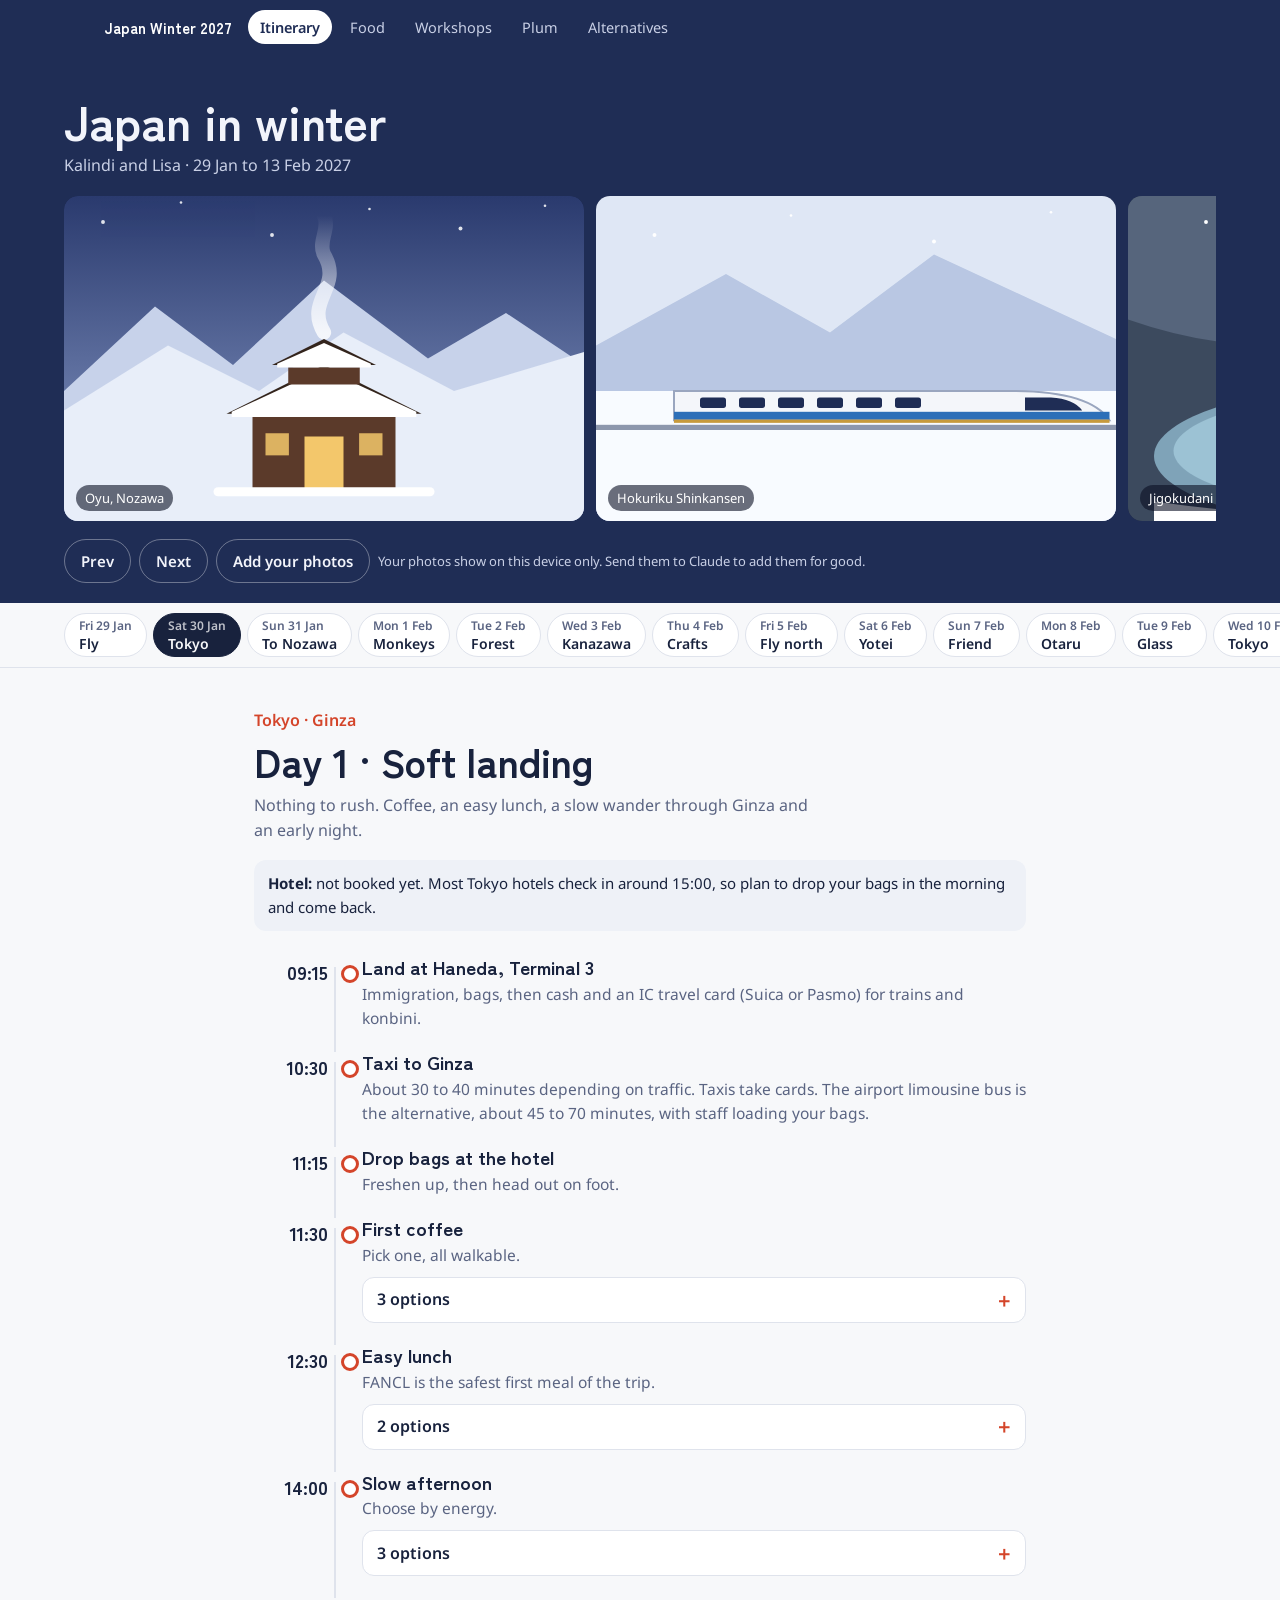
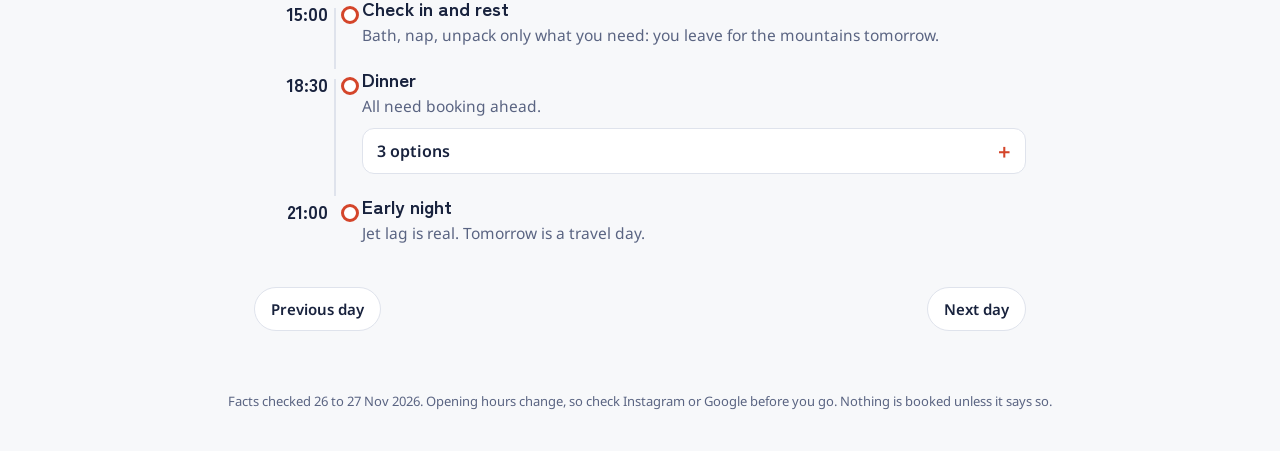
==== commit 42600770: "Multi-page split: shared CSS and site nav, four topic pages - Extract inline styles from index.html " ====
--- a/index.html
+++ b/index.html
@@ -6,83 +6,19 @@
 <title>Japan Winter Guide</title>
 <link rel="preconnect" href="https://fonts.googleapis.com">
 <link href="https://fonts.googleapis.com/css2?family=Zen+Kaku+Gothic+New:wght@500;700&family=Noto+Sans:wght@400;600&display=swap" rel="stylesheet">
-<style>
-/*
-VOICE: calm, warm, a friend's travel folder, not a sales brochure.
-IDEA: a ryokan welcome folder: one card per day, with an inked timeline and tucked-in option slips.
-PICTURE: hand-drawn winter scenes (bathhouse steam, train in snow, monkeys in a pool) in a swipeable gallery.
-COLOUR and TYPE: aizome indigo with snow white and one vermilion accent; Zen Kaku Gothic New headings, Noto Sans body.
-LAYOUT: gallery on top, sticky day tabs, one day at a time, timeline with large hanging times.
-*/
-:root{color-scheme:light dark;
---bg:light-dark(#f7f8fa,#0f1424);--card:light-dark(#ffffff,#171e33);--ink:light-dark(#18223d,#e9ecf5);
---soft:light-dark(#5a6482,#a7afc6);--line:light-dark(#dfe3ec,#2a3350);--indigo:light-dark(#1f2d55,#2b3c70);
---ver:light-dark(#d4452a,#ff7a5c);--chip:light-dark(#eef1f7,#222a44);--ok:light-dark(#1d6b4f,#7fd6ac)}
-:root[data-theme=light]{color-scheme:light}:root[data-theme=dark]{color-scheme:dark}
-*{box-sizing:border-box;min-width:0}
-body{margin:0;background:var(--bg);color:var(--ink);font:16px/1.55 "Noto Sans",system-ui,sans-serif;overflow-x:clip}
-h1,h2,h3{font-family:"Zen Kaku Gothic New",system-ui,sans-serif;line-height:1.1;text-wrap:balance;margin:0}
-a{color:var(--ver)}
-.top{background:var(--indigo);color:#f2f4fb;padding:clamp(20px,4vw,40px) max(5vw,16px) 0}
-.top h1{font-size:clamp(32px,6vw,48px)}
-.top p{margin:6px 0 18px;color:#c9d0e6}
-.gal{display:flex;gap:12px;overflow-x:auto;scroll-snap-type:x mandatory;padding-bottom:18px;scrollbar-width:thin}
-.gal figure{flex:0 0 min(86%,520px);margin:0;scroll-snap-align:start;border-radius:14px;overflow:hidden;background:#101a38;position:relative}
-.gal svg,.gal img{display:block;width:100%;aspect-ratio:16/10;object-fit:cover}
-.gal figcaption{position:absolute;left:12px;bottom:10px;font-size:13px;color:#fff;background:rgba(10,16,36,.6);padding:3px 9px;border-radius:20px}
-.galbar{display:flex;gap:8px;align-items:center;padding-bottom:20px;flex-wrap:wrap}
-.btn{min-height:44px;padding:0 16px;border-radius:22px;border:1px solid rgba(255,255,255,.35);background:transparent;color:inherit;font:600 15px "Noto Sans",sans-serif;cursor:pointer}
-.btn:focus-visible,.tab:focus-visible,summary:focus-visible,input:focus-visible{outline:3px solid var(--ver);outline-offset:2px}
-label.btn{display:inline-flex;align-items:center}
-.galbar small{color:#c9d0e6;font-size:13px}
-nav{position:sticky;top:0;z-index:5;background:var(--bg);border-bottom:1px solid var(--line)}
-.tabs{display:flex;gap:6px;overflow-x:auto;padding:10px max(5vw,16px)}
-.tab{flex:none;min-height:44px;padding:0 14px;border-radius:22px;border:1px solid var(--line);background:var(--card);color:var(--ink);font:600 14px "Noto Sans",sans-serif;cursor:pointer;text-align:left}
-.tab b{display:block;font-size:12px;color:var(--soft);font-weight:600}
-.tab[aria-selected=true]{background:var(--ink);color:var(--bg);border-color:var(--ink)}
-.tab[aria-selected=true] b{color:inherit;opacity:.75}
-main{max-width:900px;margin:0 auto;padding:clamp(20px,4vw,40px) max(5vw,16px) 60px}
-.dayhead h2{font-size:clamp(28px,5vw,40px)}
-.dayhead .where{color:var(--ver);font-weight:600;margin:0 0 6px}
-.dayhead p.lede{color:var(--soft);margin:10px 0 0;max-width:62ch}
-.note{background:var(--chip);border-radius:12px;padding:12px 14px;margin:18px 0;font-size:15px}
-.note strong{color:var(--ink)}
-ol.tl{list-style:none;margin:26px 0 0;padding:0}
-.step{display:grid;grid-template-columns:4.6em minmax(0,1fr);gap:0 14px;position:relative;padding-bottom:22px}
-.step::before{content:"";position:absolute;left:calc(4.6em + 6px);top:10px;bottom:0;width:2px;background:var(--line)}
-.step:last-child::before{display:none}
-.time{font:700 19px "Zen Kaku Gothic New",sans-serif;white-space:nowrap;text-align:right;padding-top:1px}
-.body{position:relative;padding-left:20px}
-.body::before{content:"";position:absolute;left:-1px;top:8px;width:12px;height:12px;border-radius:50%;background:var(--card);border:3px solid var(--ver)}
-.step.done .body::before{background:var(--ok);border-color:var(--ok)}
-.body h3{font-size:19px;display:flex;gap:10px;align-items:flex-start;justify-content:space-between}
-.body p{margin:4px 0 0;color:var(--soft);font-size:15.5px}
-.chk{flex:none;display:inline-flex;align-items:center;gap:6px;font:500 13px "Noto Sans",sans-serif;color:var(--soft);cursor:pointer;min-height:32px}
-.chk input{width:20px;height:20px;accent-color:var(--ok)}
-details.opts{margin-top:10px;background:var(--card);border:1px solid var(--line);border-radius:12px}
-details.opts summary{cursor:pointer;list-style:none;min-height:44px;display:flex;align-items:center;justify-content:space-between;padding:0 14px;font-weight:600}
-details.opts summary::-webkit-details-marker{display:none}
-details.opts summary::after{content:"+";font-size:22px;color:var(--ver)}
-details.opts[open] summary::after{content:"\2212"}
-.opt{padding:12px 14px;border-top:1px solid var(--line)}
-.opt h4{margin:0;font-size:16px}
-.opt p{margin:3px 0 0;font-size:14.5px;color:var(--soft)}
-.tags{display:flex;flex-wrap:wrap;gap:6px;margin-top:6px}
-.tag{font-size:12.5px;padding:2px 9px;border-radius:20px;background:var(--chip);color:var(--ink);white-space:nowrap}
-.tag.d{background:var(--ok);color:var(--card)}
-.tag.b{background:var(--ver);color:#fff}
-.links{margin-top:6px;font-size:14px;display:flex;gap:14px;flex-wrap:wrap}
-.links a{min-height:32px;display:inline-flex;align-items:center}
-.pager{display:flex;justify-content:space-between;gap:10px;margin-top:20px}
-.pager .btn{border-color:var(--line);color:var(--ink);background:var(--card)}
-footer{color:var(--soft);font-size:13px;text-align:center;padding:0 16px 40px}
-.snow circle{animation:fall 9s linear infinite}
-@keyframes fall{from{transform:translateY(-40px)}to{transform:translateY(460px)}}
-@media(prefers-reduced-motion:reduce){.snow circle{animation:none}}
-@media(max-width:600px){.step{grid-template-columns:3.6em minmax(0,1fr);gap:0 10px}.step::before{left:calc(3.6em + 4px)}.time{font-size:16px}.body h3{font-size:17px;flex-direction:column;gap:2px}}
-</style>
+<link rel="stylesheet" href="assets/style.css">
 </head>
 <body>
+<div class="sitenav"><div class="wrap">
+<a class="brand" href="./">Japan Winter 2027</a>
+<ul>
+<li><a class="link active" href="./">Itinerary</a></li>
+<li><a class="link" href="food.html">Food</a></li>
+<li><a class="link" href="workshops.html">Workshops</a></li>
+<li><a class="link" href="plum.html">Plum</a></li>
+<li><a class="link" href="possibilities.html">Alternatives</a></li>
+</ul>
+</div></div>
 <header class="top">
 <h1>Japan in winter</h1>
 <p>Kalindi and Lisa · 29 Jan to 13 Feb 2027</p>
@@ -164,7 +100,7 @@
 <small>Your photos show on this device only. Send them to Claude to add them for good.</small>
 </div>
 </header>
-<nav><div class="tabs" id="tabs" role="tablist" aria-label="Days"></div></nav>
+<nav class="daynav"><div class="tabs" id="tabs" role="tablist" aria-label="Days"></div></nav>
 <main id="day" aria-live="polite"></main>
 <footer>Facts checked 26 to 27 Nov 2026. Opening hours change, so check Instagram or Google before you go. Nothing is booked unless it says so.</footer>
 <script>
--- a/assets/style.css
+++ b/assets/style.css
@@ -0,0 +1,141 @@
+/*
+VOICE: calm, warm, a friend's travel folder, not a sales brochure.
+IDEA: a ryokan welcome folder: one card per day, with an inked timeline and tucked-in option slips.
+PICTURE: hand-drawn winter scenes (bathhouse steam, train in snow, monkeys in a pool) in a swipeable gallery.
+COLOUR and TYPE: aizome indigo with snow white and one vermilion accent; Zen Kaku Gothic New headings, Noto Sans body.
+LAYOUT: gallery on top, sticky day tabs, one day at a time, timeline with large hanging times.
+*/
+:root{color-scheme:light dark;
+--bg:light-dark(#f7f8fa,#0f1424);--card:light-dark(#ffffff,#171e33);--ink:light-dark(#18223d,#e9ecf5);
+--soft:light-dark(#5a6482,#a7afc6);--line:light-dark(#dfe3ec,#2a3350);--indigo:light-dark(#1f2d55,#2b3c70);
+--ver:light-dark(#d4452a,#ff7a5c);--chip:light-dark(#eef1f7,#222a44);--ok:light-dark(#1d6b4f,#7fd6ac)}
+:root[data-theme=light]{color-scheme:light}:root[data-theme=dark]{color-scheme:dark}
+*{box-sizing:border-box;min-width:0}
+body{margin:0;background:var(--bg);color:var(--ink);font:16px/1.55 "Noto Sans",system-ui,sans-serif;overflow-x:clip}
+h1,h2,h3,h4{font-family:"Zen Kaku Gothic New",system-ui,sans-serif;line-height:1.1;text-wrap:balance;margin:0}
+a{color:var(--ver)}
+
+/* Site nav, on every page */
+.sitenav{background:var(--indigo);color:#f2f4fb;font-size:14.5px;position:relative;z-index:6}
+.sitenav .wrap{max-width:1200px;margin:0 auto;padding:10px max(5vw,16px);display:flex;align-items:center;gap:16px;flex-wrap:wrap}
+.sitenav .brand{font-family:"Zen Kaku Gothic New",system-ui,sans-serif;font-weight:700;color:#fff;text-decoration:none;font-size:15px;white-space:nowrap}
+.sitenav ul{list-style:none;margin:0;padding:0;display:flex;gap:6px;flex-wrap:wrap}
+.sitenav a.link{color:#c9d0e6;text-decoration:none;padding:6px 12px;border-radius:18px;display:inline-block;min-height:32px}
+.sitenav a.link:hover{background:rgba(255,255,255,.08);color:#fff}
+.sitenav a.link.active{background:#fff;color:var(--indigo);font-weight:600}
+
+/* Hero (itinerary page) */
+.top{background:var(--indigo);color:#f2f4fb;padding:clamp(20px,4vw,40px) max(5vw,16px) 0}
+.top h1{font-size:clamp(32px,6vw,48px)}
+.top p{margin:6px 0 18px;color:#c9d0e6}
+.gal{display:flex;gap:12px;overflow-x:auto;scroll-snap-type:x mandatory;padding-bottom:18px;scrollbar-width:thin}
+.gal figure{flex:0 0 min(86%,520px);margin:0;scroll-snap-align:start;border-radius:14px;overflow:hidden;background:#101a38;position:relative}
+.gal svg,.gal img{display:block;width:100%;aspect-ratio:16/10;object-fit:cover}
+.gal figcaption{position:absolute;left:12px;bottom:10px;font-size:13px;color:#fff;background:rgba(10,16,36,.6);padding:3px 9px;border-radius:20px}
+.galbar{display:flex;gap:8px;align-items:center;padding-bottom:20px;flex-wrap:wrap}
+.btn{min-height:44px;padding:0 16px;border-radius:22px;border:1px solid rgba(255,255,255,.35);background:transparent;color:inherit;font:600 15px "Noto Sans",sans-serif;cursor:pointer}
+.btn:focus-visible,.tab:focus-visible,summary:focus-visible,input:focus-visible{outline:3px solid var(--ver);outline-offset:2px}
+label.btn{display:inline-flex;align-items:center}
+.galbar small{color:#c9d0e6;font-size:13px}
+
+/* Topic page hero (shorter, no gallery) */
+.topichero{background:var(--indigo);color:#f2f4fb;padding:clamp(24px,5vw,56px) max(5vw,16px)}
+.topichero .wrap{max-width:900px;margin:0 auto}
+.topichero .kicker{color:#c9d0e6;font-size:14px;letter-spacing:.06em;text-transform:uppercase;margin:0 0 8px}
+.topichero h1{font-size:clamp(30px,5.5vw,44px)}
+.topichero p.lede{color:#c9d0e6;margin:12px 0 0;max-width:62ch}
+
+/* Day tabs (itinerary) */
+nav.daynav{position:sticky;top:0;z-index:5;background:var(--bg);border-bottom:1px solid var(--line)}
+.tabs{display:flex;gap:6px;overflow-x:auto;padding:10px max(5vw,16px)}
+.tab{flex:none;min-height:44px;padding:0 14px;border-radius:22px;border:1px solid var(--line);background:var(--card);color:var(--ink);font:600 14px "Noto Sans",sans-serif;cursor:pointer;text-align:left}
+.tab b{display:block;font-size:12px;color:var(--soft);font-weight:600}
+.tab[aria-selected=true]{background:var(--ink);color:var(--bg);border-color:var(--ink)}
+.tab[aria-selected=true] b{color:inherit;opacity:.75}
+
+/* Main content */
+main{max-width:900px;margin:0 auto;padding:clamp(20px,4vw,40px) max(5vw,16px) 60px}
+.dayhead h2{font-size:clamp(28px,5vw,40px)}
+.dayhead .where{color:var(--ver);font-weight:600;margin:0 0 6px}
+.dayhead p.lede{color:var(--soft);margin:10px 0 0;max-width:62ch}
+.note{background:var(--chip);border-radius:12px;padding:12px 14px;margin:18px 0;font-size:15px}
+.note strong{color:var(--ink)}
+
+/* Day timeline */
+ol.tl{list-style:none;margin:26px 0 0;padding:0}
+.step{display:grid;grid-template-columns:4.6em minmax(0,1fr);gap:0 14px;position:relative;padding-bottom:22px}
+.step::before{content:"";position:absolute;left:calc(4.6em + 6px);top:10px;bottom:0;width:2px;background:var(--line)}
+.step:last-child::before{display:none}
+.time{font:700 19px "Zen Kaku Gothic New",sans-serif;white-space:nowrap;text-align:right;padding-top:1px}
+.body{position:relative;padding-left:20px}
+.body::before{content:"";position:absolute;left:-1px;top:8px;width:12px;height:12px;border-radius:50%;background:var(--card);border:3px solid var(--ver)}
+.step.done .body::before{background:var(--ok);border-color:var(--ok)}
+.body h3{font-size:19px;display:flex;gap:10px;align-items:flex-start;justify-content:space-between}
+.body p{margin:4px 0 0;color:var(--soft);font-size:15.5px}
+.chk{flex:none;display:inline-flex;align-items:center;gap:6px;font:500 13px "Noto Sans",sans-serif;color:var(--soft);cursor:pointer;min-height:32px}
+.chk input{width:20px;height:20px;accent-color:var(--ok)}
+
+/* Expandable option groups */
+details.opts{margin-top:10px;background:var(--card);border:1px solid var(--line);border-radius:12px}
+details.opts summary{cursor:pointer;list-style:none;min-height:44px;display:flex;align-items:center;justify-content:space-between;padding:0 14px;font-weight:600}
+details.opts summary::-webkit-details-marker{display:none}
+details.opts summary::after{content:"+";font-size:22px;color:var(--ver)}
+details.opts[open] summary::after{content:"\2212"}
+.opt{padding:12px 14px;border-top:1px solid var(--line)}
+.opt h4{margin:0;font-size:16px}
+.opt p{margin:3px 0 0;font-size:14.5px;color:var(--soft)}
+.tags{display:flex;flex-wrap:wrap;gap:6px;margin-top:6px}
+.tag{font-size:12.5px;padding:2px 9px;border-radius:20px;background:var(--chip);color:var(--ink);white-space:nowrap}
+.tag.d{background:var(--ok);color:var(--card)}
+.tag.b{background:var(--ver);color:#fff}
+.links{margin-top:6px;font-size:14px;display:flex;gap:14px;flex-wrap:wrap}
+.links a{min-height:32px;display:inline-flex;align-items:center}
+
+/* Pager (prev / next day) */
+.pager{display:flex;justify-content:space-between;gap:10px;margin-top:20px}
+.pager .btn{border-color:var(--line);color:var(--ink);background:var(--card)}
+
+/* Footer */
+footer{color:var(--soft);font-size:13px;text-align:center;padding:0 16px 40px}
+
+/* Topic page content */
+.section{margin:40px 0 0}
+.section:first-child{margin-top:28px}
+.section h2{font-size:clamp(24px,4vw,32px);margin-bottom:6px}
+.section .where{color:var(--ver);font-weight:600;margin:0 0 6px;font-size:14.5px;letter-spacing:.04em;text-transform:uppercase}
+.section .sub{color:var(--soft);margin:4px 0 20px;font-size:15.5px}
+.section h3{font-size:19px;margin:22px 0 10px}
+
+/* Card list */
+.cards{list-style:none;margin:0;padding:0;display:grid;gap:12px}
+.card{background:var(--card);border:1px solid var(--line);border-radius:12px;padding:14px 16px}
+.card h4{font-size:17px;margin:0}
+.card .meta{font-size:13.5px;color:var(--soft);margin:3px 0 0}
+.card p{margin:8px 0 0;font-size:14.5px;color:var(--ink)}
+.card p.soft{color:var(--soft)}
+
+/* Topic tables */
+.ttable{width:100%;border-collapse:collapse;margin:14px 0;background:var(--card);border:1px solid var(--line);border-radius:12px;overflow:hidden;font-size:14.5px}
+.ttable th,.ttable td{padding:10px 12px;text-align:left;vertical-align:top;border-bottom:1px solid var(--line)}
+.ttable th{background:var(--chip);font-weight:600;color:var(--ink)}
+.ttable tr:last-child td{border-bottom:none}
+.ttable .hdr{background:var(--chip);font-weight:600}
+.wrap-table{overflow-x:auto;-webkit-overflow-scrolling:touch}
+
+/* Pills / status chips */
+.pill{display:inline-block;font-size:12px;padding:2px 8px;border-radius:12px;background:var(--chip);color:var(--ink);margin-right:4px}
+.pill.ok{background:var(--ok);color:var(--card)}
+.pill.warn{background:var(--ver);color:#fff}
+
+/* Snow animation on hero SVGs */
+.snow circle{animation:fall 9s linear infinite}
+@keyframes fall{from{transform:translateY(-40px)}to{transform:translateY(460px)}}
+@media(prefers-reduced-motion:reduce){.snow circle{animation:none}}
+
+/* Phone */
+@media(max-width:600px){
+.step{grid-template-columns:3.6em minmax(0,1fr);gap:0 10px}
+.step::before{left:calc(3.6em + 4px)}
+.time{font-size:16px}
+.body h3{font-size:17px;flex-direction:column;gap:2px}
+}
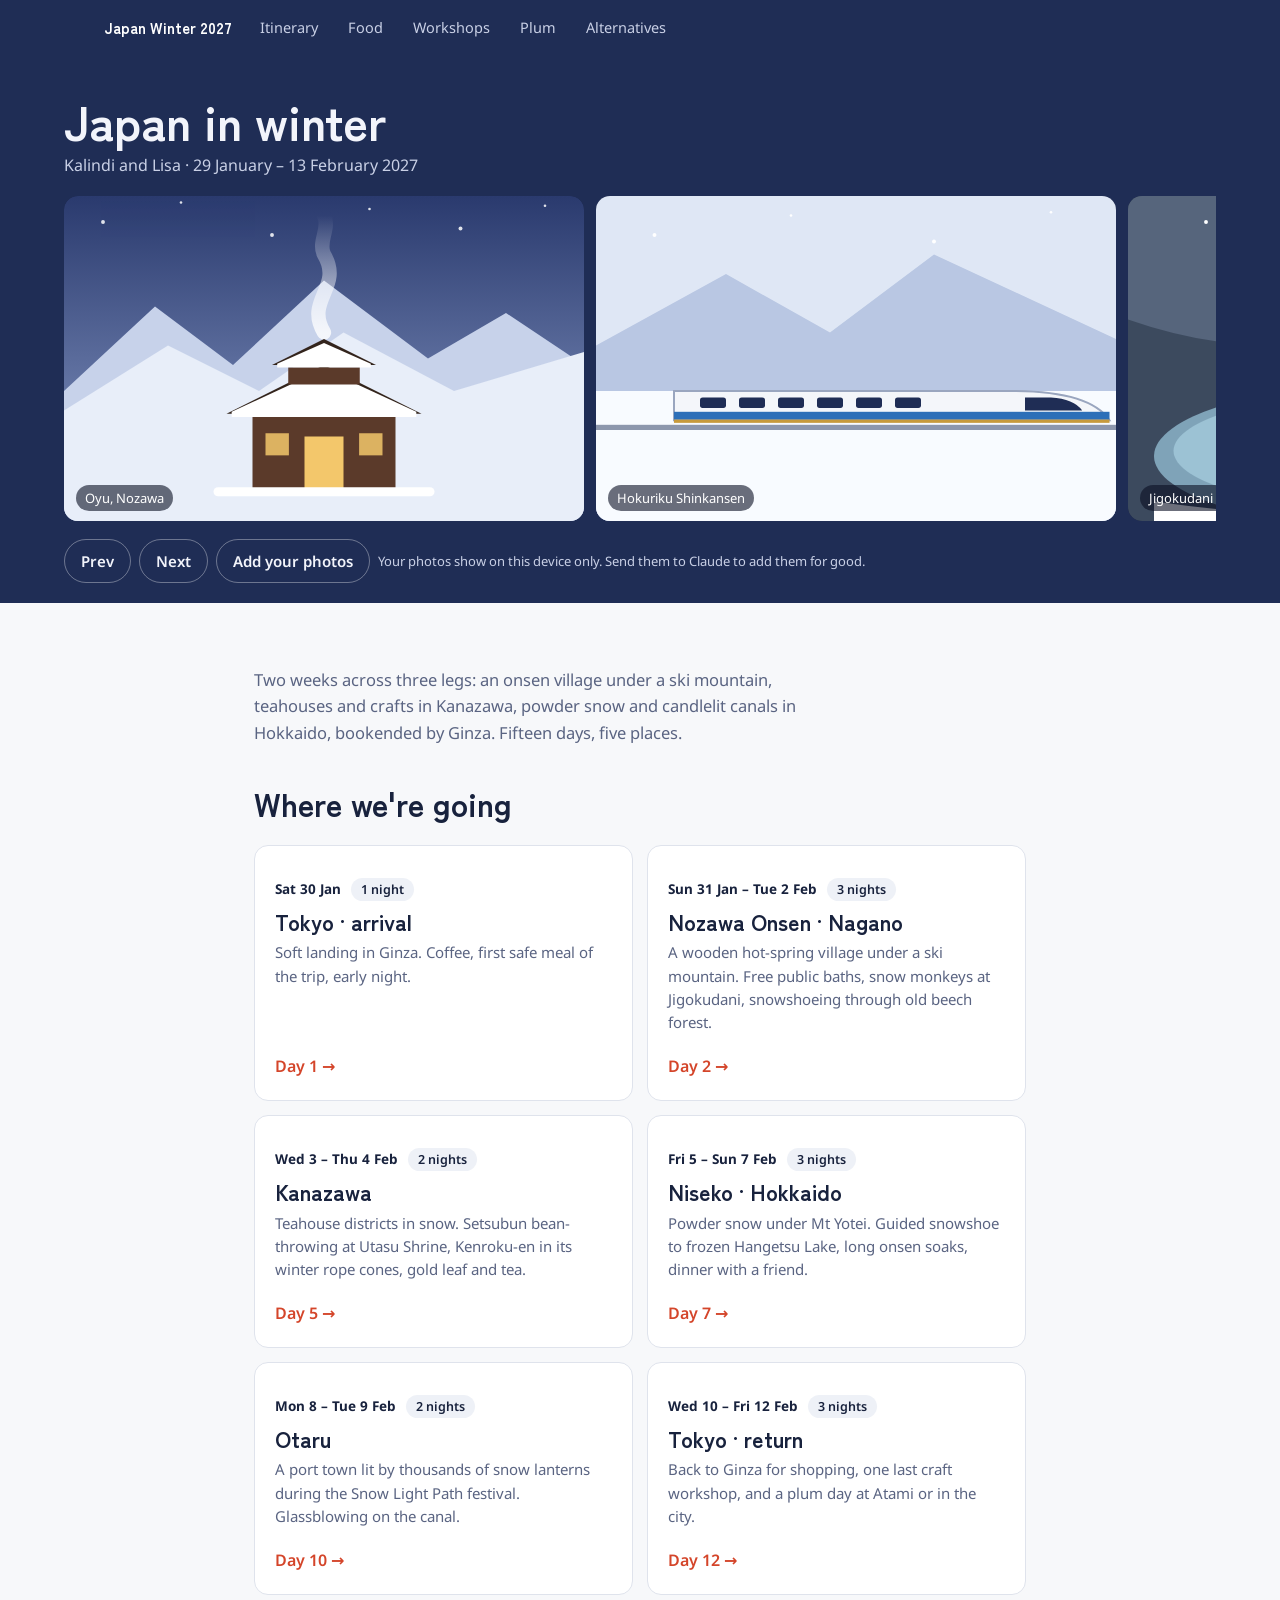
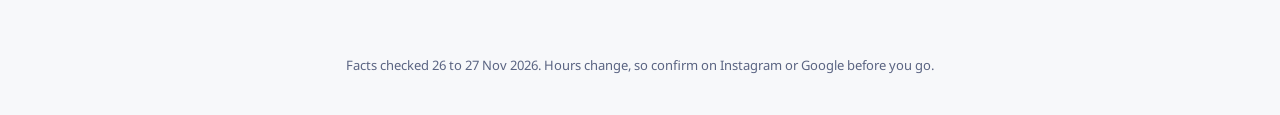
==== commit 4311f697: "Landing page with gallery; itinerary becomes its own page - New index.html as a landing: hero, illus" ====
--- a/index.html
+++ b/index.html
@@ -3,7 +3,7 @@
 <head>
 <meta charset="utf-8">
 <meta name="viewport" content="width=device-width, initial-scale=1">
-<title>Japan Winter Guide</title>
+<title>Japan Winter 2027</title>
 <link rel="preconnect" href="https://fonts.googleapis.com">
 <link href="https://fonts.googleapis.com/css2?family=Zen+Kaku+Gothic+New:wght@500;700&family=Noto+Sans:wght@400;600&display=swap" rel="stylesheet">
 <link rel="stylesheet" href="assets/style.css">
@@ -12,7 +12,7 @@
 <div class="sitenav"><div class="wrap">
 <a class="brand" href="./">Japan Winter 2027</a>
 <ul>
-<li><a class="link active" href="./">Itinerary</a></li>
+<li><a class="link" href="itinerary.html">Itinerary</a></li>
 <li><a class="link" href="food.html">Food</a></li>
 <li><a class="link" href="workshops.html">Workshops</a></li>
 <li><a class="link" href="plum.html">Plum</a></li>
@@ -21,7 +21,7 @@
 </div></div>
 <header class="top">
 <h1>Japan in winter</h1>
-<p>Kalindi and Lisa · 29 Jan to 13 Feb 2027</p>
+<p>Kalindi and Lisa · 29 January – 13 February 2027</p>
 <div class="gal" id="gal" tabindex="0" aria-label="Photo gallery">
 <figure><svg viewBox="0 0 800 500" role="img" aria-label="Oyu bathhouse in Nozawa in the snow">
 <defs><linearGradient id="sk" x1="0" y1="0" x2="0" y2="1"><stop offset="0" stop-color="#2a3a6e"/><stop offset="1" stop-color="#8a9cc8"/></linearGradient>
@@ -100,251 +100,63 @@
 <small>Your photos show on this device only. Send them to Claude to add them for good.</small>
 </div>
 </header>
-<nav class="daynav"><div class="tabs" id="tabs" role="tablist" aria-label="Days"></div></nav>
-<main id="day" aria-live="polite"></main>
-<footer>Facts checked 26 to 27 Nov 2026. Opening hours change, so check Instagram or Google before you go. Nothing is booked unless it says so.</footer>
+
+<main>
+<p class="trip-intro">Two weeks across three legs: an onsen village under a ski mountain, teahouses and crafts in Kanazawa, powder snow and candlelit canals in Hokkaido, bookended by Ginza. Fifteen days, five places.</p>
+
+<section class="section">
+<h2>Where we're going</h2>
+<ol class="placegrid">
+
+<li class="placecard">
+<p class="hop"><strong>Sat 30 Jan</strong> <span class="nights">1 night</span></p>
+<h3>Tokyo · arrival</h3>
+<p class="feel">Soft landing in Ginza. Coffee, first safe meal of the trip, early night.</p>
+<a class="go" href="itinerary.html#day-1">Day 1 →</a>
+</li>
+
+<li class="placecard">
+<p class="hop"><strong>Sun 31 Jan – Tue 2 Feb</strong> <span class="nights">3 nights</span></p>
+<h3>Nozawa Onsen · Nagano</h3>
+<p class="feel">A wooden hot-spring village under a ski mountain. Free public baths, snow monkeys at Jigokudani, snowshoeing through old beech forest.</p>
+<a class="go" href="itinerary.html#day-2">Day 2 →</a>
+</li>
+
+<li class="placecard">
+<p class="hop"><strong>Wed 3 – Thu 4 Feb</strong> <span class="nights">2 nights</span></p>
+<h3>Kanazawa</h3>
+<p class="feel">Teahouse districts in snow. Setsubun bean-throwing at Utasu Shrine, Kenroku-en in its winter rope cones, gold leaf and tea.</p>
+<a class="go" href="itinerary.html#day-5">Day 5 →</a>
+</li>
+
+<li class="placecard">
+<p class="hop"><strong>Fri 5 – Sun 7 Feb</strong> <span class="nights">3 nights</span></p>
+<h3>Niseko · Hokkaido</h3>
+<p class="feel">Powder snow under Mt Yotei. Guided snowshoe to frozen Hangetsu Lake, long onsen soaks, dinner with a friend.</p>
+<a class="go" href="itinerary.html#day-7">Day 7 →</a>
+</li>
+
+<li class="placecard">
+<p class="hop"><strong>Mon 8 – Tue 9 Feb</strong> <span class="nights">2 nights</span></p>
+<h3>Otaru</h3>
+<p class="feel">A port town lit by thousands of snow lanterns during the Snow Light Path festival. Glassblowing on the canal.</p>
+<a class="go" href="itinerary.html#day-10">Day 10 →</a>
+</li>
+
+<li class="placecard">
+<p class="hop"><strong>Wed 10 – Fri 12 Feb</strong> <span class="nights">3 nights</span></p>
+<h3>Tokyo · return</h3>
+<p class="feel">Back to Ginza for shopping, one last craft workshop, and a plum day at Atami or in the city.</p>
+<a class="go" href="itinerary.html#day-12">Day 12 →</a>
+</li>
+
+</ol>
+</section>
+
+</main>
+<footer>Facts checked 26 to 27 Nov 2026. Hours change, so confirm on Instagram or Google before you go.</footer>
 <script>
 {
-const T={d:["Celiac: dedicated","d"],c:["Celiac: careful","c"],a:["Celiac: ask","c"],b:["Both of you","b"],v:["Vegetarian",""],x:["Not for Lisa",""],k:["Coffee",""]};
-const map=q=>"https://www.google.com/maps/search/?api=1&query="+encodeURIComponent(q);
-const DAYS=[
-{id:"day-0",tab:"Fri 29 Jan",short:"Fly",where:"Geneva to Tokyo",title:"Day 0 · Up and away",lede:"Two Lufthansa flights, business class, landing at Haneda the next morning.",
-note:"<strong>Before you go:</strong> online check-in opens 23 hours before departure. Japan needs Advance Passenger Information, so fill it in at check-in. Ask Lufthansa for a gluten-free meal for Lisa and a vegetarian meal for Kalindi in Manage booking, and pack safe snacks in case.",
-steps:[
-{t:"09:25",h:"LH2383 Geneva to Munich",p:"Geneva T1, lands Munich T2 at 10:35. 2h 20m to connect."},
-{t:"12:55",h:"LH714 Munich to Tokyo Haneda",p:"Munich T2 to Haneda T3, arriving Sat 30 Jan at 09:15. Sleep as much as you can."},
-]},
-{id:"day-1",tab:"Sat 30 Jan",short:"Tokyo",where:"Tokyo · Ginza",title:"Day 1 · Soft landing",lede:"Nothing to rush. Coffee, an easy lunch, a slow wander through Ginza and an early night.",
-note:"<strong>Hotel:</strong> not booked yet. Most Tokyo hotels check in around 15:00, so plan to drop your bags in the morning and come back.",
-steps:[
-{t:"09:15",h:"Land at Haneda, Terminal 3",p:"Immigration, bags, then cash and an IC travel card (Suica or Pasmo) for trains and konbini."},
-{t:"10:30",h:"Taxi to Ginza",p:"About 30 to 40 minutes depending on traffic. Taxis take cards. The airport limousine bus is the alternative, about 45 to 70 minutes, with staff loading your bags."},
-{t:"11:15",h:"Drop bags at the hotel",p:"Freshen up, then head out on foot."},
-{t:"11:30",h:"First coffee",p:"Pick one, all walkable.",opts:[
-{n:"Bongen Coffee",d:"Specialty, highly rated, in the backstreets toward Tsukiji.",tags:["k"],q:"Bongen Coffee Ginza"},
-{n:"Geshary Coffee",d:"Serves only Gesha beans. A short walk away in Hibiya.",tags:["k"],q:"Geshary Coffee Hibiya"},
-{n:"METoA Cafe & Kitchen",d:"Australian-style specialty cafe in Ginza.",tags:["k"],q:"METoA Cafe Kitchen Ginza"}]},
-{t:"12:30",h:"Easy lunch",p:"FANCL is the safest first meal of the trip.",opts:[
-{n:"FANCL Brown Rice Meals",d:"Whole kitchen gluten-free. Weekday lunch has a vegan plate set. 1 min from Ginza Station exit A4. Lunch 11:30 to 16:00.",tags:["d","b"],q:"FANCL Ginza Square"},
-{n:"Soranoiro Nippon",d:"Gluten-free shio ramen with brown rice noodles, and vegan ramen. Tokyo Station Ramen Street, about 1 km. Expect a queue.",tags:["c","b"],q:"Soranoiro Nippon Tokyo Station"}]},
-{t:"14:00",h:"Slow afternoon",p:"Choose by energy.",opts:[
-{n:"Washi papermaking at Ozu Washi",d:"Tokyo's washi house since 1653, in Nihonbashi. About 45 minutes, you take your sheet home the same day. Book ahead.",tags:[],q:"Ozu Washi Nihonbashi",u:"https://www.gotokyo.org/en/workshop/sd037/index.html"},
-{n:"Ginza wander",d:"Stationery, paper and craft shops for a first look, ahead of your shopping days at the end of the trip.",tags:[],q:"Ginza stationery shop"},
-{n:"Shimokitazawa Tengu Festival",d:"Setsubun parade. The 2027 dates aren't confirmed yet, so check before going.",tags:[],q:"Shimokitazawa"}]},
-{t:"15:00",h:"Check in and rest",p:"Bath, nap, unpack only what you need: you leave for the mountains tomorrow."},
-{t:"18:30",h:"Dinner",p:"All need booking ahead.",opts:[
-{n:"Ain Soph Ginza",d:"Plant-based Japanese with gluten-free dishes. Dinner from 18:00 is the menu reviewers rate highest. Some cross-contact risk noted.",tags:["c","b"],q:"Ain Soph Ginza"},
-{n:"Gluten Free Kushiage Su",d:"Whole kitchen gluten-free. Six-seat counter, seasonal fried skewers, everyone starts at 19:00. Book via TableCheck. Seafood-heavy, vegetarian not confirmed.",tags:["d","x"],q:"Gluten Free Kushiage Su Ginza"},
-{n:"Faro",d:"Fine dining with a vegan tasting menu that needs an advance reservation. Kalindi's special dinner.",tags:["v"],q:"Faro Shiseido Building Ginza",u:"https://guide.michelin.com/rs/en/tokyo-region/tokyo/restaurant/faro-1194154"}]},
-{t:"21:00",h:"Early night",p:"Jet lag is real. Tomorrow is a travel day."}]},
-{id:"day-2",tab:"Sun 31 Jan",short:"To Nozawa",where:"Tokyo to Nozawa Onsen",title:"Day 2 · Into the snow",lede:"One bullet train and one bus take you from Ginza to a hot spring village under a ski mountain.",
-note:"<strong>Food on the move:</strong> train food is a gluten risk for Lisa. Pack her snacks from Tokyo. Konbini backup: plain salted salmon or umeboshi onigiri, after reading the whole label.",
-steps:[
-{t:"08:00",h:"Coffee and checkout",p:"Grab coffee near the hotel, then a short taxi to Tokyo Station (about 1 km)."},
-{t:"09:00",h:"Hokuriku Shinkansen to Iiyama",p:"100 to 120 minutes, about one train an hour. Reserve seats. Watch the fields turn white after Nagano."},
-{t:"11:00",h:"Nozawa Onsen Liner bus",p:"From Iiyama's Chikuma river exit, bus stop 4. Tickets from the machine by the stop. About 25 minutes, every 1 to 2 hours. Take the Liner, not the slower local bus with no luggage space. Buses get crowded with skiers, so a taxi or Uber is the fallback."},
-{t:"12:00",h:"Arrive, drop bags",p:"Everything in the village is walkable from the bus terminal."},
-{t:"12:30",h:"Coffee and lunch",p:"Get your bearings over food.",opts:[
-{n:"Shizen",d:"Mostly vegan cafe and yoga space. Gluten-free options change daily.",tags:["a","b"],q:"Shizen Collective Nozawa Onsen"},
-{n:"Tanuki cafe",d:"Hand-drip coffee with its own blend, just down from Oyu.",tags:["k"],q:"Tanuki cafe Nozawa Onsen"},
-{n:"Nappa Cafe",d:"Locals' favourite for coffee, served in real cups, plus cakes.",tags:["k"],q:"Nappa Cafe Nozawa Onsen"}]},
-{t:"14:00",h:"Walk the village",p:"Narrow lanes, canals and steam. Stop at Ogama, the boiling spring near 100°C where villagers cook eggs and vegetables. Only villagers cook there, but shops next to it sell onsen eggs."},
-{t:"16:00",h:"First bath: Oyu",p:"The largest bathhouse, a wooden building in the centre. Free, open 06:00 to 23:00 in winter. The water is very hot: ease in, and ask before cooling it with cold water. The baths are kept by neighbourhood groups, so treat them like someone's home."},
-{t:"18:30",h:"Dinner in the village",p:"Restaurants are small: book ahead and keep the booking.",opts:[
-{n:"Village restaurant guide",d:"Filter for gluten-free, vegetarian and vegan.",tags:[],q:"Nozawa Onsen restaurants",u:"https://nozawahospitality.com/bars-restaurants"},
-{n:"Pots Bar & Kitchen",d:"Gluten-free items marked on the menu. Reviewers rated cross-contact care only somewhat, so Lisa should still ask.",tags:["a"],q:"Pots Bar Kitchen Nozawa Onsen"}]}]},
-{id:"day-3",tab:"Mon 1 Feb",short:"Monkeys",where:"Nozawa · Jigokudani",title:"Day 3 · Snow monkeys",lede:"A morning or day out to the macaques in their steaming pool, then baths and dinner back in Nozawa.",
-note:"<strong>Book first:</strong> the monkey park uses timed-entry tickets booked online for winter 2026-27. The direct bus runs once a day each way, so its return time sets your time at the park. Its 2026-27 times aren't published yet.",
-steps:[
-{t:"AM",h:"Choose how to go",p:"Two ways from Nozawa.",opts:[
-{n:"Direct winter bus",d:"Once a day each way, via Iiyama. Board at Nozawa Grand Hotel or the Chuo bus terminal. No reservation needed. Half a day.",tags:[],q:"Nozawa Onsen Chuo bus terminal",u:"https://www.snowmonkeyresorts.com/access/from-nozawa-how-to-get-to-snow-monkey/"},
-{n:"Group day tour",d:"Monkeys, Zenko-ji temple and sake, meeting 09:00 at the Chuo bus terminal. A full day. The set lunch is a gluten risk: ask before booking, or bring Lisa's food.",tags:[],q:"Nozawa Onsen Chuo bus terminal",u:"https://www.snowmonkeyresorts.com/?p=1227"}]},
-{t:"",h:"Forest walk to the park",p:"About 30 minutes on a wide, icy path through tall cedars. Wear microspikes or rent crampons at the trailhead."},
-{t:"",h:"The monkeys",p:"Stand back, no food, no touching, no staring them down. Enza Cafe at the trailhead has good coffee; its food isn't checked for Lisa, so bring hers."},
-{t:"PM",h:"Back in Nozawa",p:"Warm up with coffee, then a bath crawl: collect stamps at the checkpoints in front of each of the 13 bathhouses."},
-{t:"18:30",h:"Dinner",p:"Same village guide as last night. Try somewhere new."}]},
-{id:"day-4",tab:"Tue 2 Feb",short:"Forest",where:"Nozawa Onsen",title:"Day 4 · Beech forest",lede:"Lisa skis, Kalindi snowshoes through old beech and cedar. Meet up for the baths.",
-note:"<strong>Vine baskets:</strong> Nozawa's own craft is weaving akebi vine, softened in the Ogama spring. Ask your inn or the tourist information centre to book a session.",
-steps:[
-{t:"08:00",h:"Coffee and breakfast",p:"Fuel up before the mountain.",opts:[
-{n:"Shizen",d:"Mostly vegan, gluten-free options that change daily.",tags:["a","b"],q:"Shizen Collective Nozawa Onsen"},
-{n:"Tanuki cafe",d:"Hand-drip coffee and breakfast, just down from Oyu.",tags:["k"],q:"Tanuki cafe Nozawa Onsen"}]},
-{t:"10:00",h:"Snowshoe in the beech forest",p:"Pick one.",opts:[
-{n:"Resort's guided beech forest walk",d:"From late January. Gondola and chairlift up, then a walk through primeval beech towards Lake Sutaka.",tags:[],q:"Nozawa Onsen Hikage gondola",u:"https://en.nozawaski.com/the-mountain/snow-activities/snowshoeing"},
-{n:"Forest therapy walk at Hokuryu Lake",d:"A slow, guided walk around a heart-shaped lake, about 3 hours from 09:00.",tags:[],q:"Hokuryu Lake Iiyama",u:"https://en.activityjapan.com/publish/plan/39642"},
-{n:"On your own",d:"Rent snowshoes for the virgin beech forest by the Uenotaira slope.",tags:[],q:"Nagasaka Gondola Nozawa Onsen",u:"https://en.nozawaski.com/the-mountain/snow-activities/snowshoeing"}]},
-{t:"14:00",h:"Vine basket weaving",p:"About 2 hours to make a basket. Book through your inn.",opts:[
-{n:"Nozawa Hospitality craft workshop",d:"For guests of their properties, booked through the concierge.",tags:[],q:"Nozawa Onsen",u:"https://nozawahospitality.com/workshops-tours-experiences-events/basket-weaving"},
-{n:"Matsuya ryokan",d:"Vine craft for guests, about 2 hours.",tags:[],q:"Matsuya Nozawa Onsen",u:"https://hpdsp.jp/matsuya/en/stay"}]},
-{t:"17:00",h:"Bath crawl, round two",p:"Pick up the stamps you missed yesterday."},
-{t:"19:00",h:"Last dinner in Nozawa",p:"Book ahead.",opts:[
-{n:"Village restaurant guide",d:"Filter for gluten-free, vegetarian and vegan.",tags:[],q:"Nozawa Onsen restaurants",u:"https://nozawahospitality.com/bars-restaurants"}]}]},
-{id:"day-5",tab:"Wed 3 Feb",short:"Kanazawa",where:"Nozawa to Kanazawa",title:"Day 5 · Snow paper, then teahouses",lede:"Make paper bleached on snow in Iiyama, ride the shinkansen to Kanazawa, and arrive for Setsubun.",
-note:"<strong>Setsubun:</strong> 3 February is the bean-throwing festival that marks the end of winter. Kanazawa's Utasu Shrine is next to the Higashi Chaya teahouse district.",
-steps:[
-{t:"09:00",h:"Liner bus to Iiyama",p:"About 25 minutes. Leave your bags in a station locker."},
-{t:"09:45",h:"Uchiyama washi at the Iiyama paper studio",p:"Paper made here for 350 years, bleached on snow. About 10 minutes' walk from the station. Make postcards or bookmarks, 10 to 20 minutes plus drying. Simple English. Closing days are irregular, so book through the Iiyama tourism bureau.",opts:[
-{n:"Iiyama Handicraft Paper Studio",d:"Uchiyama-gami, a nationally designated traditional craft.",tags:[],q:"Iiyama Handicraft Paper Studio",u:"https://www.iiyama-ouendan.net/en/?p=1498"}]},
-{t:"11:30",h:"Shinkansen Iiyama to Kanazawa",p:"Direct Hakutaka, about 1h15. Trains roughly every hour."},
-{t:"13:00",h:"Drop bags, coffee",p:"Stay central, between Korinbo, Omicho and Higashi Chaya.",opts:[
-{n:"Nonstop Coffee Stand & Roastery",d:"Tiny stand near Higashi Chaya. Hand drip served in wine glasses.",tags:["k"],q:"Nonstop Coffee Stand Kanazawa"},
-{n:"Cafe Tamon",d:"Rice-flour pancakes reported safe for celiacs, in the teahouse district.",tags:["c"],q:"Cafe Tamon Kanazawa"}]},
-{t:"16:00",h:"Setsubun at Utasu Shrine",p:"Bean throwing to chase away bad luck, right next to Higashi Chaya.",opts:[
-{n:"Kanazawa February events",d:"Festival details and times.",tags:[],q:"Utasu Shrine Kanazawa",u:"https://www.magical-trip.com/media/kanazawa-events-february-2026-winter-illuminations-traditional-festivals-geiko-shows-art-exhibitions/"}]},
-{t:"17:30",h:"Higashi Chaya at dusk",p:"Lanterns on, wooden lattices, snow on the eaves."},
-{t:"19:00",h:"Dinner",p:"The strongest food stop of the trip. Book both.",opts:[
-{n:"Love For All",d:"Dedicated gluten-free, almost all vegetarian and vegan. Probably your best shared dinner of the trip. Hours can change, check Instagram.",tags:["d","b"],q:"Love For All Kanazawa",u:"https://www.atly.com/gluten-free/location/LoveForAll"},
-{n:"Aashirwad",d:"Indian. Trained staff, low cross-contact risk on Atly, big vegetarian menu. Reserve.",tags:["c","b"],q:"Aashirwad Kanazawa",u:"https://www.atly.com/gluten-free/location/Aashirwad"}]}]},
-{id:"day-6",tab:"Thu 4 Feb",short:"Crafts",where:"Kanazawa",title:"Day 6 · Gold, gardens and tea",lede:"Kenroku-en in its winter rope cones, tea in a garden teahouse, and an afternoon with your hands in a craft.",
-note:"<strong>One gold craft:</strong> gold leaf and kintsugi both use gold. Pick one for today.",
-steps:[
-{t:"08:30",h:"Coffee",p:"Kanazawa's best roasters.",opts:[
-{n:"Townsfolk Coffee",d:"Light roasts by a barista trained in Denmark, near Omicho Market. Top pick.",tags:["k"],q:"Townsfolk Coffee Kanazawa"},
-{n:"Kanazawaya Coffee Head Office",d:"Roastery just outside the castle's north gate.",tags:["k"],q:"Kanazawaya Coffee Shop Head Office"}]},
-{t:"09:30",h:"Kenroku-en and tea",p:"The pines are tied up with yukitsuri ropes against the snow. Stop for tea in a garden teahouse.",opts:[
-{n:"Kanazawa in winter",d:"Garden, castle and winter sights.",tags:[],q:"Kenrokuen",u:"https://visitkanazawa.jp/en/feature/detail_238.html"}]},
-{t:"12:30",h:"Lunch",p:"Both safe for Lisa.",opts:[
-{n:"Shirom Creperie",d:"100% gluten-free galettes and crepes. Small, owner-run.",tags:["d"],q:"Shirom Creperie Kanazawa",u:"https://www.glutoapp.com/en/place/37789/shirom-creperie"},
-{n:"Cafe Tamon",d:"Rice-flour pancakes, in the teahouse district.",tags:["c"],q:"Cafe Tamon Kanazawa"}]},
-{t:"14:00",h:"Craft afternoon",p:"Pick one.",opts:[
-{n:"Gold leaf at Hakuza",d:"With a master artisan. Kanazawa makes almost all of Japan's gold leaf.",tags:[],q:"Hakuza Kanazawa",u:"https://visitkanazawa.jp/en/activities/detail_2384.html"},
-{n:"Gold leaf at Higashi Chaya, with matcha",d:"In the teahouse district.",tags:[],q:"Higashi Chaya Kanazawa",u:"https://visitkanazawa.jp/en/activities/detail_1691.html"},
-{n:"Kintsugi with Rin Kiyose",d:"Fourth generation of a Kaga maki-e lacquer family. Private, about 75 minutes, English.",tags:[],q:"IN KANAZAWA HOUSE",u:"https://www.japan.travel/en/experiences-in-japan/5956/"},
-{n:"Wagashi making",d:"Near Kenroku-en. Check the sweets are wheat-free before Lisa eats them.",tags:[],q:"Kenrokuen",u:"https://visitkanazawa.jp/en/activities/detail_822.html"},
-{n:"Mizuhiki cord knots",d:"At Tsuda Mizuhiki Orikata, where the craft started.",tags:[],q:"Tsuda Mizuhiki Orikata",u:"https://visitkanazawa.jp/en/trip-ideas/detail_403.html"}]},
-{t:"19:00",h:"Dinner",p:"Book ahead.",opts:[
-{n:"Kanazawa Temakizushi Coil",d:"Build-your-own hand rolls with gluten-free soy sauce. Swap out the wheat tempura and check sauces.",tags:["a","b"],q:"Kanazawa Temakizushi Coil"},
-{n:"Osushi to Genshiyaki Nakamura",d:"Izakaya that cooks with gluten-free in mind, near the station. Thursday works, it closes Wednesdays.",tags:["a"],q:"Osushi to Genshiyaki Nakamura Kanazawa"},
-{n:"Takano",d:"Macrobiotic vegan Japanese with vegetables from its own farm. A bit outside the centre.",tags:["v"],q:"Takano Kanazawa macrobiotic"}]}]},
-{id:"day-7",tab:"Fri 5 Feb",short:"Fly north",where:"Kanazawa to Niseko",title:"Day 7 · Up to Hokkaido",lede:"Bus, plane and ski bus to Hirafu, arriving in late afternoon at the foot of Mt Yotei.",
-note:"<strong>Food warning:</strong> Niseko is the hardest stop for celiac. Book Lisa's dinners ahead. The Resort Liner bus needs a reservation.",
-steps:[
-{t:"09:00",h:"Bus to Komatsu Airport",p:"Limousine bus from Kanazawa Station West Gate, stop 3. About 40 minutes."},
-{t:"11:20",h:"ANA NH1173 Komatsu to New Chitose",p:"Lands 12:50. Backup: NH1175 at 14:20, landing 15:50."},
-{t:"13:50",h:"Hokkaido Resort Liner to Hirafu",p:"From the domestic terminal, arriving at Hirafu Welcome Center 16:45. If the flight is late, the 15:50 bus arrives 18:45. With the backup flight, take the 17:50 bus, arriving 20:45."},
-{t:"17:00",h:"Check in, settle",p:"Stay in lower Hirafu near the intersection to keep dinner walkable."},
-{t:"19:00",h:"Dinner",p:"Book ahead.",opts:[
-{n:"The Barn by Odin",d:"French bistro with Hokkaido produce. Trained staff; celiacs report the chef fried potatoes separately. Lisa's best everyday dinner in Hirafu.",tags:["c"],q:"The Barn by Odin Niseko"},
-{n:"Taj Mahal Hirafu",d:"Indian, listed gluten-free, vegetarian and vegan. Winter hours not confirmed yet.",tags:["a","b"],q:"Taj Mahal Hirafu"},
-{n:"Kougetsu",d:"Izakaya with clearly marked vegan dishes. Bookings fill months ahead.",tags:["v"],q:"Kougetsu Niseko"}]}]},
-{id:"day-8",tab:"Sat 6 Feb",short:"Yotei",where:"Niseko · Hirafu",title:"Day 8 · Frozen lake under Mt Yotei",lede:"Kalindi snowshoes to Hangetsu Lake, Lisa takes the powder.",
-note:"<strong>Night option:</strong> guided night snowshoe tours also run in Niseko, if you want the forest by headlamp.",
-steps:[
-{t:"07:30",h:"Coffee",p:"Pick one.",opts:[
-{n:"Mountain Kiosk Coffee",d:"Hirafu Welcome Centre, opens 07:00, beans by Takano Coffee.",tags:["k"],q:"Hirafu Welcome Center"},
-{n:"% Arabica Niseko",d:"Kyoto specialty brand, reviewers' favourite on the mountain. Closed Wednesdays.",tags:["k"],q:"% Arabica Niseko Hirafu"},
-{n:"Green Farm Deli Cafe",d:"In-house roaster, some of the best coffee in town. 08:00 to 17:00.",tags:["k"],q:"Green Farm Deli Cafe Niseko"}]},
-{t:"09:00",h:"Snowshoe to Hangetsu Lake",p:"Guided, at the foot of Mt Yotei.",opts:[
-{n:"Private half day",d:"Small, at your pace.",tags:[],q:"Hangetsu Lake Niseko",u:"https://en.activityjapan.com/publish/plan/29198"},
-{n:"Niseko Village / NAC",d:"Guided snowshoe tours.",tags:[],q:"Niseko Village",u:"https://www.niseko-village.com/en/guided-snowshoe-tours.html"}]},
-{t:"13:00",h:"Lunch",p:"Lisa's options are thin here.",opts:[
-{n:"Carrotsticks & Cravings",d:"Winter pop-up at The Vale with gluten-free and dairy-free options. No celiac reports yet.",tags:["a"],q:"The Vale Niseko"},
-{n:"Green Farm Deli Cafe",d:"Mushroom toast, falafel, vegan burger. Don't rely on it for Lisa.",tags:["v"],q:"Green Farm Deli Cafe Niseko"}]},
-{t:"16:00",h:"Onsen",p:"Soak tired legs."},
-{t:"19:00",h:"Dinner",p:"Book ahead.",opts:[
-{n:"Sushiya no Saito Niseko",d:"Gluten-free, vegan and vegetarian courses. Open from 15 December.",tags:["a","b"],q:"Sushiya no Saito Niseko",u:"https://www.tablecheck.com/en/sushisaito-niseko"},
-{n:"The Barn by Odin",d:"If last night worked, go back.",tags:["c"],q:"The Barn by Odin Niseko"}]}]},
-{id:"day-9",tab:"Sun 7 Feb",short:"Friend",where:"Niseko · Hirafu",title:"Day 9 · A slow day with your friend",lede:"No plan until dinner. Ski, soak, read, wander.",
-note:"<strong>Friend dinner:</strong> agree the night with your friend. Sushiya no Saito works for both of you.",
-steps:[
-{t:"Morning",h:"Free",p:"Lisa skis, Kalindi chooses: an onsen, a walk, or coffee and a book."},
-{t:"Midday",h:"Lunch outside Hirafu",p:"Worth the drive for Lisa.",opts:[
-{n:"Miracle Yukiya",d:"Its owners describe a fully wheat-free and dairy-free kitchen with its own rice noodles. Near JR Niseko Station. Book dining ahead.",tags:["d","b"],q:"Miracle Yukiya Niseko",u:"https://nisekofood.jp/"}]},
-{t:"Afternoon",h:"Onsen",p:"Long soak before dinner."},
-{t:"19:00",h:"Dinner with your friend",p:"Book ahead.",opts:[
-{n:"Sushiya no Saito Niseko",d:"Gluten-free, vegan and vegetarian courses.",tags:["a","b"],q:"Sushiya no Saito Niseko",u:"https://www.tablecheck.com/en/sushisaito-niseko"},
-{n:"Taj Mahal Hirafu",d:"Casual, listed gluten-free and vegetarian.",tags:["a","b"],q:"Taj Mahal Hirafu"}]}]},
-{id:"day-10",tab:"Mon 8 Feb",short:"Otaru",where:"Niseko to Otaru",title:"Day 10 · Canal of candles",lede:"A slow local train to a port town lit by thousands of snow lanterns.",
-note:"<strong>Taxis don't wait in Hirafu:</strong> book one in the GO, Uber or DiDi app, or ask if your lodging drops guests at Kutchan Station.",
-steps:[
-{t:"10:30",h:"Taxi to Kutchan Station",p:"About 20 minutes."},
-{t:"11:00",h:"Coffee and a treat in Kutchan",p:"Near the station.",opts:[
-{n:"Sprout",d:"Home-roasted coffee. Sells gluten-free vegan cookies.",tags:["k","a"],q:"Sprout coffee Kutchan"},
-{n:"Fujii Sweets",d:"Rice-flour cakes and cookies. Not stated as fully gluten-free.",tags:["a"],q:"Okashi no Fujii Kutchan"}]},
-{t:"11:50",h:"Local train Kutchan to Otaru",p:"About 70 minutes, roughly hourly. Other departures: 12:55, 14:09. Seats can't be reserved."},
-{t:"13:30",h:"Check in near the station",p:"8 to 10 minutes' walk to the canal."},
-{t:"17:00",h:"Otaru Snow Light Path",p:"6 to 13 February. Snow lanterns and floating candles along the canal and the old railway line.",opts:[
-{n:"Festival guide",d:"Venues and lighting times.",tags:[],q:"Otaru Canal",u:"https://www.gltjp.com/en/article/item/21382/"}]},
-{t:"19:00",h:"Dinner",p:"Monday is the only night that works here.",opts:[
-{n:"Yabuhan",d:"Historic soba house with allergens and diets labelled. Ask whether the soba has wheat and about shared water. Closed Tue and Wed. Expect up to an hour's wait.",tags:["a","b"],q:"Yabuhan Otaru"}]}]},
-{id:"day-11",tab:"Tue 9 Feb",short:"Glass",where:"Otaru",title:"Day 11 · Glass and lanterns",lede:"Make something in glass, then help light the canal.",
-note:"<strong>Tuesday closures:</strong> The Glass Studio in Otaru and Yabuhan are closed today. Dinner is the weak spot: ask your hotel.",
-steps:[
-{t:"09:00",h:"Coffee",p:"Pick one.",opts:[
-{n:"B3 Coffee Otaru",d:"Specialty coffee run by an Australian and his Japanese family. Top pick.",tags:["k"],q:"B3 Coffee Otaru"},
-{n:"Coffee House Chaff",d:"Small, quality-focused cafe.",tags:["k"],q:"Coffee House Chaff Otaru"}]},
-{t:"10:00",h:"Glass workshop",p:"Pick one.",opts:[
-{n:"Glassblowing",d:"About 20 minutes. Your piece is ready 2 days later or shipped home.",tags:[],q:"Otaru glass workshop",u:"https://hoshinoresorts.com/en/guide/area/hokkaidotohoku/hokkaido/otaru/otaru-experience/"},
-{n:"Sandblasting",d:"Design a pattern and frost it onto Otaru glass, near the canal. Take it with you.",tags:[],q:"Otaru canal craft shop",u:"https://www.veltra.com/a/195818"}]},
-{t:"11:30",h:"Lunch",p:"Lisa's strongest Otaru meal.",opts:[
-{n:"Otaru Hokushoan",d:"100% buckwheat soba and rice-flour tempura, in a historic building. Lunch Tue to Thu 11:00 to 14:00. Dashi uses bonito, so not for Kalindi. Ask about the fryer and water.",tags:["a"],q:"Otaru Hokushoan",u:"https://otaru-hokushoan.jp/"},
-{n:"Kometowa",d:"Rice-flour sweets shop with a small cafe upstairs. A treat, not a meal.",tags:["d"],q:"Kometowa Otaru"}]},
-{t:"15:00",h:"Make snow lanterns",p:"Join as on-the-day volunteers, then float candles on the canal.",opts:[
-{n:"Snow Light Path",d:"Volunteer and festival info.",tags:[],q:"Otaru Canal",u:"https://www.japan.travel/en/spot/1853/"}]},
-{t:"19:00",h:"Dinner",p:"Ask your hotel for a safe option for Lisa. cafe ku-pe is wheat-free but may be closed in winter: check its Instagram."}]},
-{id:"day-12",tab:"Wed 10 Feb",short:"Tokyo",where:"Otaru to Tokyo",title:"Day 12 · Back to the city",lede:"Train to the airport, a short flight, and a quiet night in Ginza.",
-note:"<strong>Hotel:</strong> same Ginza base as day 1, three nights.",
-steps:[
-{t:"Morning",h:"Train Otaru to New Chitose",p:"Then a flight to Haneda. Many flights a day."},
-{t:"Afternoon",h:"Taxi to Ginza",p:"About 30 to 40 minutes. Check in, rest."},
-{t:"19:00",h:"Easy dinner",p:"Close to the hotel.",opts:[
-{n:"FANCL Brown Rice Meals",d:"Whole kitchen gluten-free. Weekday dinner 17:00 to 22:00, one daily vegan option.",tags:["d","b"],q:"FANCL Ginza Square"},
-{n:"Ain Soph Ginza",d:"Plant-based Japanese with gluten-free dishes.",tags:["c","b"],q:"Ain Soph Ginza"}]}]},
-{id:"day-13",tab:"Thu 11 Feb",short:"Plum",where:"Tokyo or Atami",title:"Day 13 · Plum blossoms",lede:"The first blossoms of the year. Decide in the morning, depending on energy.",
-note:"<strong>National holiday:</strong> expect crowds. Stall food is for browsing, so plan a safe meal for Lisa separately.",
-steps:[
-{t:"Morning",h:"Choose your plum day",p:"Neither needs a hotel change.",opts:[
-{n:"A: Atami Plum Garden",d:"Best blooms on 11 Feb, with early, mid and late varieties. Stalls, free amazake, a footbath. 08:30 to 16:00. About 2 hours round trip by shinkansen.",tags:[],q:"Atami Baien",u:"https://tokyocheapo.com/events/atami-plum-festival/"},
-{n:"B: Yushima Tenjin",d:"Stalls, tea, plum wine tasting, shamisen, near Ueno. 2027 dates not confirmed yet.",tags:[],q:"Yushima Tenjin",u:"https://tokyocheapo.com/events/bunkyo-plum-blossom-festival/"},
-{n:"B: Hanegi Park",d:"About 600 trees, music and stalls on weekends, 15 minutes from Shinjuku. 6 to 28 Feb 2027.",tags:[],q:"Hanegi Park",u:"https://tokyocheapo.com/entertainment/outdoors/plum-blossoms-in-tokyo/"}]},
-{t:"Midday",h:"Lunch for Lisa",p:"Bring safe food for Atami, or eat in Tokyo.",opts:[
-{n:"Soranoiro Nippon",d:"Gluten-free and vegan ramen at Tokyo Station. Handy on the way to or from Atami.",tags:["c","b"],q:"Soranoiro Nippon Tokyo Station"}]},
-{t:"19:00",h:"Dinner",p:"Book ahead.",opts:[
-{n:"Faro",d:"Kalindi's vegan tasting menu, if not done on day 1.",tags:["v"],q:"Faro Shiseido Building Ginza",u:"https://guide.michelin.com/rs/en/tokyo-region/tokyo/restaurant/faro-1194154"},
-{n:"Ain Soph Ginza",d:"Plant-based Japanese.",tags:["c","b"],q:"Ain Soph Ginza"}]}]},
-{id:"day-14",tab:"Fri 12 Feb",short:"Shop",where:"Tokyo",title:"Day 14 · Shops and one last craft",lede:"The shopping day, with an optional workshop to take one more handmade thing home.",
-note:"<strong>Last-night treat:</strong> Gluten Free Kushiage Su is open Fridays. Book via TableCheck.",
-steps:[
-{t:"09:00",h:"Coffee",p:"One you haven't tried.",opts:[
-{n:"Bongen Coffee",d:"Ginza backstreets.",tags:["k"],q:"Bongen Coffee Ginza"},
-{n:"Geshary Coffee",d:"Gesha only, Hibiya.",tags:["k"],q:"Geshary Coffee Hibiya"}]},
-{t:"10:00",h:"Shopping",p:"Your list. Ship heavy things home if needed."},
-{t:"14:00",h:"Optional craft workshop",p:"Pick one, all in English.",opts:[
-{n:"Edo kiriko glass cutting at Sokichi",d:"Asakusa, about 90 minutes. Tokyo's own craft.",tags:[],q:"Sokichi Asakusa",u:"https://www.veltra.com/en/a/127048"},
-{n:"Sashiko at canoha",d:"Ogikubo, 2 hours. Leave with materials to keep stitching.",tags:[],q:"canoha Ogikubo",u:"https://www.kkday.com/en/product/558286"},
-{n:"Kintsugi at mon cadeau",d:"Shibuya, take your piece home the same day.",tags:[],q:"mon cadeau Shibuya",u:"https://www.klook.com/activity/187250-kintsugi-workshop-class-in-shibuya"},
-{n:"Woodblock print at Mokuhankan",d:"Asakusa, print your own.",tags:[],q:"Mokuhankan Asakusa",u:"https://en.japantravel.com/tokyo/mokuhankan-ukiyo-e-workshop/17941"}]},
-{t:"19:00",h:"Last dinner",p:"Book ahead.",opts:[
-{n:"Gluten Free Kushiage Su",d:"Whole kitchen gluten-free, six seats, starts 19:00. Seafood-heavy, vegetarian not confirmed.",tags:["d","x"],q:"Gluten Free Kushiage Su Ginza"},
-{n:"Ain Soph Ginza",d:"Works for both of you.",tags:["c","b"],q:"Ain Soph Ginza"}]},
-{t:"21:00",h:"Pack",p:"Weigh bags, keep Lisa's flight snacks in hand luggage."}]},
-{id:"day-15",tab:"Sat 13 Feb",short:"Home",where:"Tokyo to Geneva",title:"Day 15 · Sayonara",lede:"Morning coffee, taxi to Haneda, home the same night.",
-note:"<strong>Check in online</strong> 23 hours before. Confirm the special meals are still on the booking.",
-steps:[
-{t:"08:00",h:"Last coffee and checkout",p:""},
-{t:"09:30",h:"Taxi to Haneda",p:"About 30 to 40 minutes. Aim to be at Terminal 3 by 10:30."},
-{t:"12:35",h:"LH717 Haneda to Frankfurt",p:"Lands Frankfurt T1 at 19:00. 2h 20m to connect."},
-{t:"21:20",h:"LH1222 Frankfurt to Geneva",p:"Lands Geneva T1 at 22:30. Home."}]}
-];
-const tabs=document.getElementById("tabs"),day=document.getElementById("day");
-tabs.innerHTML=DAYS.map(d=>`<button class="tab" role="tab" id="t-${d.id}" aria-controls="day" aria-selected="false" data-id="${d.id}"><b>${d.tab}</b>${d.short}</button>`).join("");
-let done={};try{done=JSON.parse(localStorage.getItem("jp-done")||"{}")}catch(e){}
-const save=()=>{try{localStorage.setItem("jp-done",JSON.stringify(done))}catch(e){}};
-const optHTML=o=>`<div class="opt"><h4>${o.n}</h4><p>${o.d}</p>${o.tags.length?`<div class="tags">${o.tags.map(k=>`<span class="tag ${T[k][1]}">${T[k][0]}</span>`).join("")}</div>`:""}<div class="links"><a href="${map(o.q)}" target="_blank" rel="noopener">Map</a>${o.u?`<a href="${o.u}" target="_blank" rel="noopener">Details</a>`:""}</div></div>`;
-function show(id){
-const i=Math.max(0,DAYS.findIndex(d=>d.id===id)),d=DAYS[i];
-for(const b of tabs.children){const on=b.dataset.id===d.id;b.setAttribute("aria-selected",on);if(on)b.scrollIntoView({inline:"nearest",block:"nearest"})}
-day.innerHTML=`<div class="dayhead"><p class="where">${d.where}</p><h2>${d.title}</h2><p class="lede">${d.lede}</p></div>
-<div class="note">${d.note}</div>
-<ol class="tl">${d.steps.map((s,j)=>{const k=d.id+"-"+j;return `<li class="step${done[k]?" done":""}" data-k="${k}"><div class="time">${s.t}</div><div class="body"><h3><span>${s.h}</span></h3><p>${s.p}</p>${s.opts?`<details class="opts"${j<99?"":""}><summary>${s.opts.length} options</summary>${s.opts.map(optHTML).join("")}</details>`:""}</div></li>`}).join("")}</ol>
-<div class="pager">${i>0?`<button class="btn" data-go="${DAYS[i-1].id}">Previous day</button>`:"<span></span>"}${i<DAYS.length-1?`<button class="btn" data-go="${DAYS[i+1].id}">Next day</button>`:"<span></span>"}</div>`;
-}
-const go=id=>{if(location.hash!=="#"+id)location.hash=id;else show(id)};
-tabs.addEventListener("click",e=>{const b=e.target.closest(".tab");if(b)go(b.dataset.id)});
-day.addEventListener("click",e=>{const b=e.target.closest("[data-go]");if(b){go(b.dataset.go);window.scrollTo({top:tabs.parentElement.offsetTop,behavior:"smooth"})}});
-day.addEventListener("change",e=>{const c=e.target.closest("input[data-k]");if(!c)return;done[c.dataset.k]=c.checked;save();c.closest(".step").classList.toggle("done",c.checked)});
-window.addEventListener("hashchange",()=>show(location.hash.slice(1)));
-show(location.hash.slice(1)||"day-1");
 const gal=document.getElementById("gal");
 const step=dir=>{const f=gal.querySelector("figure");gal.scrollBy({left:dir*(f?f.offsetWidth+12:300),behavior:"smooth"})};
 document.getElementById("prev").addEventListener("click",()=>step(-1));
--- a/assets/style.css
+++ b/assets/style.css
@@ -127,6 +127,19 @@
 .pill.ok{background:var(--ok);color:var(--card)}
 .pill.warn{background:var(--ver);color:#fff}
 
+/* Landing page */
+.trip-intro{max-width:62ch;margin:24px 0 8px;color:var(--soft);font-size:16.5px;line-height:1.6}
+.placegrid{list-style:none;margin:24px 0 0;padding:0;display:grid;gap:14px;grid-template-columns:1fr}
+@media(min-width:720px){.placegrid{grid-template-columns:1fr 1fr}}
+.placecard{background:var(--card);border:1px solid var(--line);border-radius:14px;padding:18px 20px;display:flex;flex-direction:column;gap:4px}
+.placecard .hop{display:flex;align-items:center;gap:10px;font-size:13.5px;color:var(--soft);margin-bottom:4px;flex-wrap:wrap}
+.placecard .hop strong{color:var(--ink);font-weight:700}
+.placecard .hop .nights{display:inline-block;padding:2px 10px;border-radius:12px;background:var(--chip);color:var(--ink);font-size:12.5px;font-weight:600}
+.placecard h3{font-size:22px;color:var(--ink);margin:0}
+.placecard p.feel{margin:4px 0 0;color:var(--soft);font-size:15px;flex:1}
+.placecard .go{margin-top:12px;color:var(--ver);font-weight:600;text-decoration:none;align-self:flex-start;display:inline-flex;gap:6px;align-items:center;min-height:32px}
+.placecard .go:hover{text-decoration:underline}
+
 /* Snow animation on hero SVGs */
 .snow circle{animation:fall 9s linear infinite}
 @keyframes fall{from{transform:translateY(-40px)}to{transform:translateY(460px)}}
